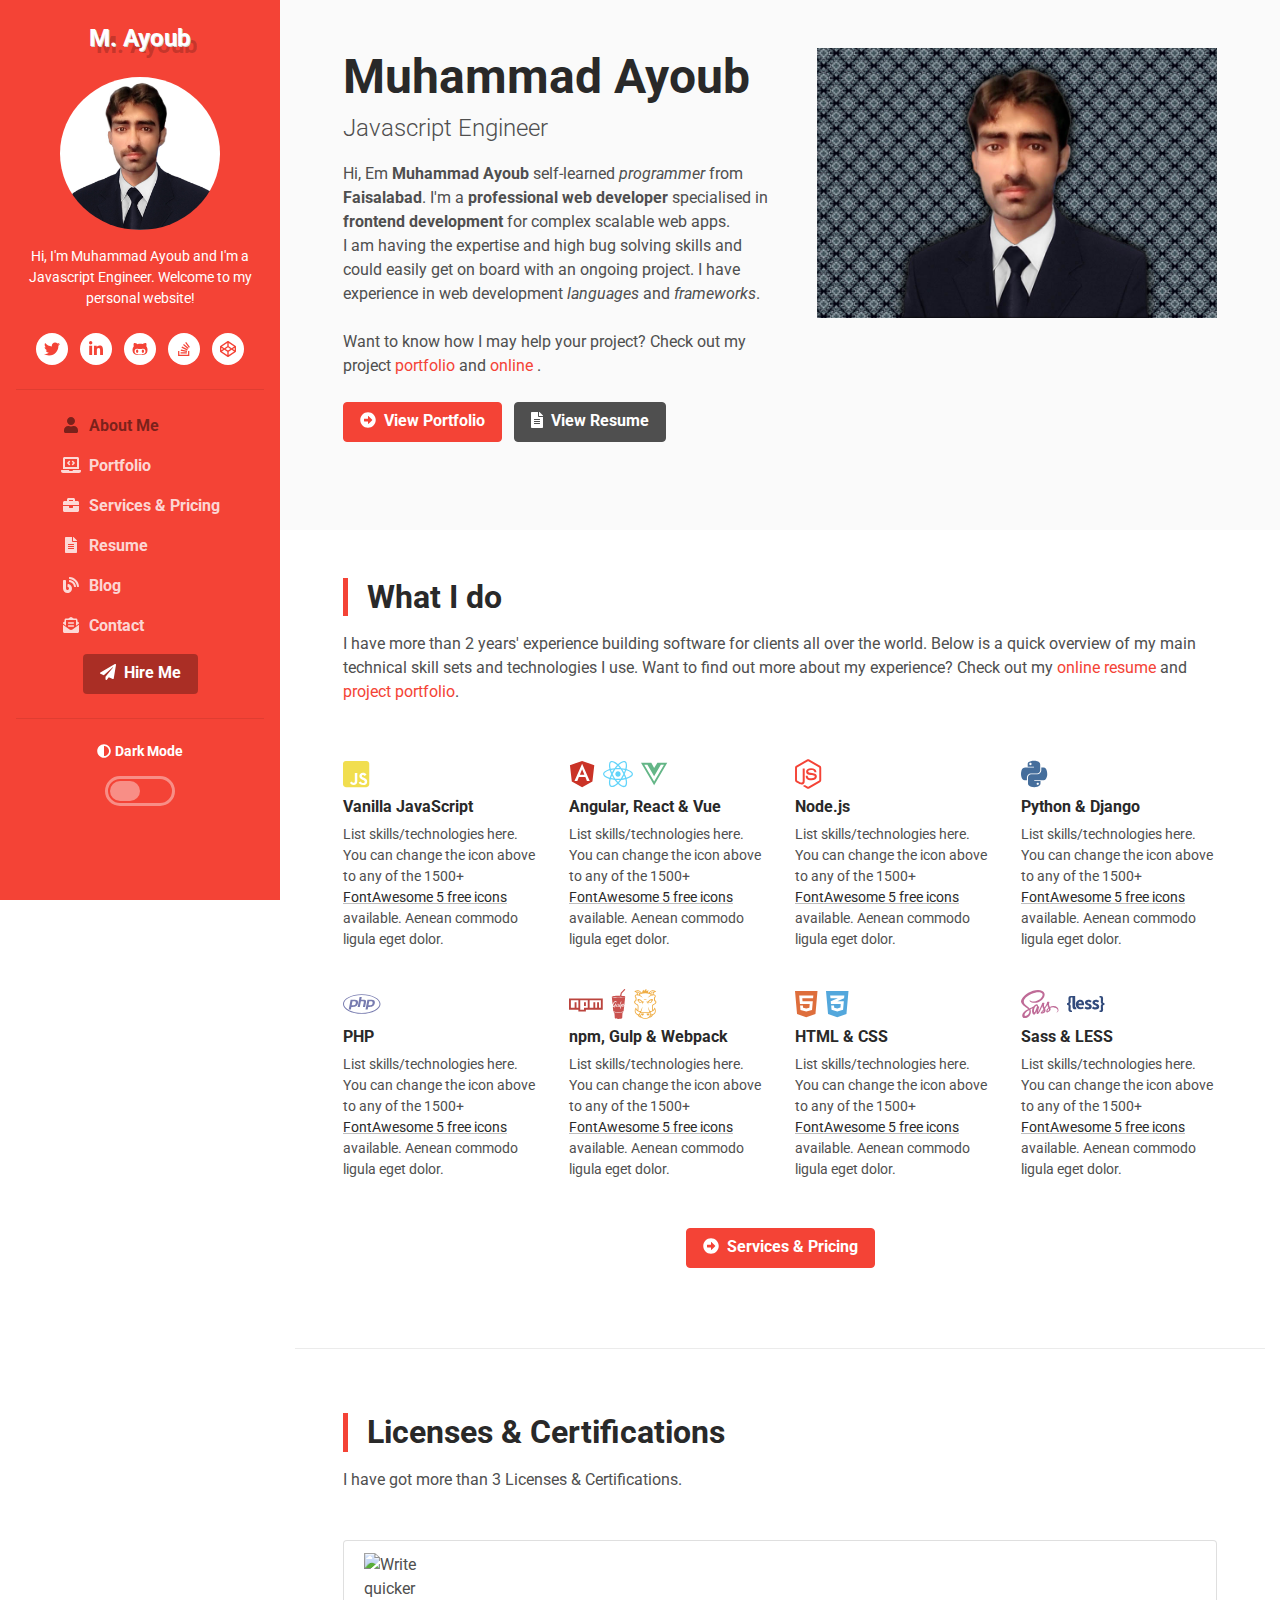
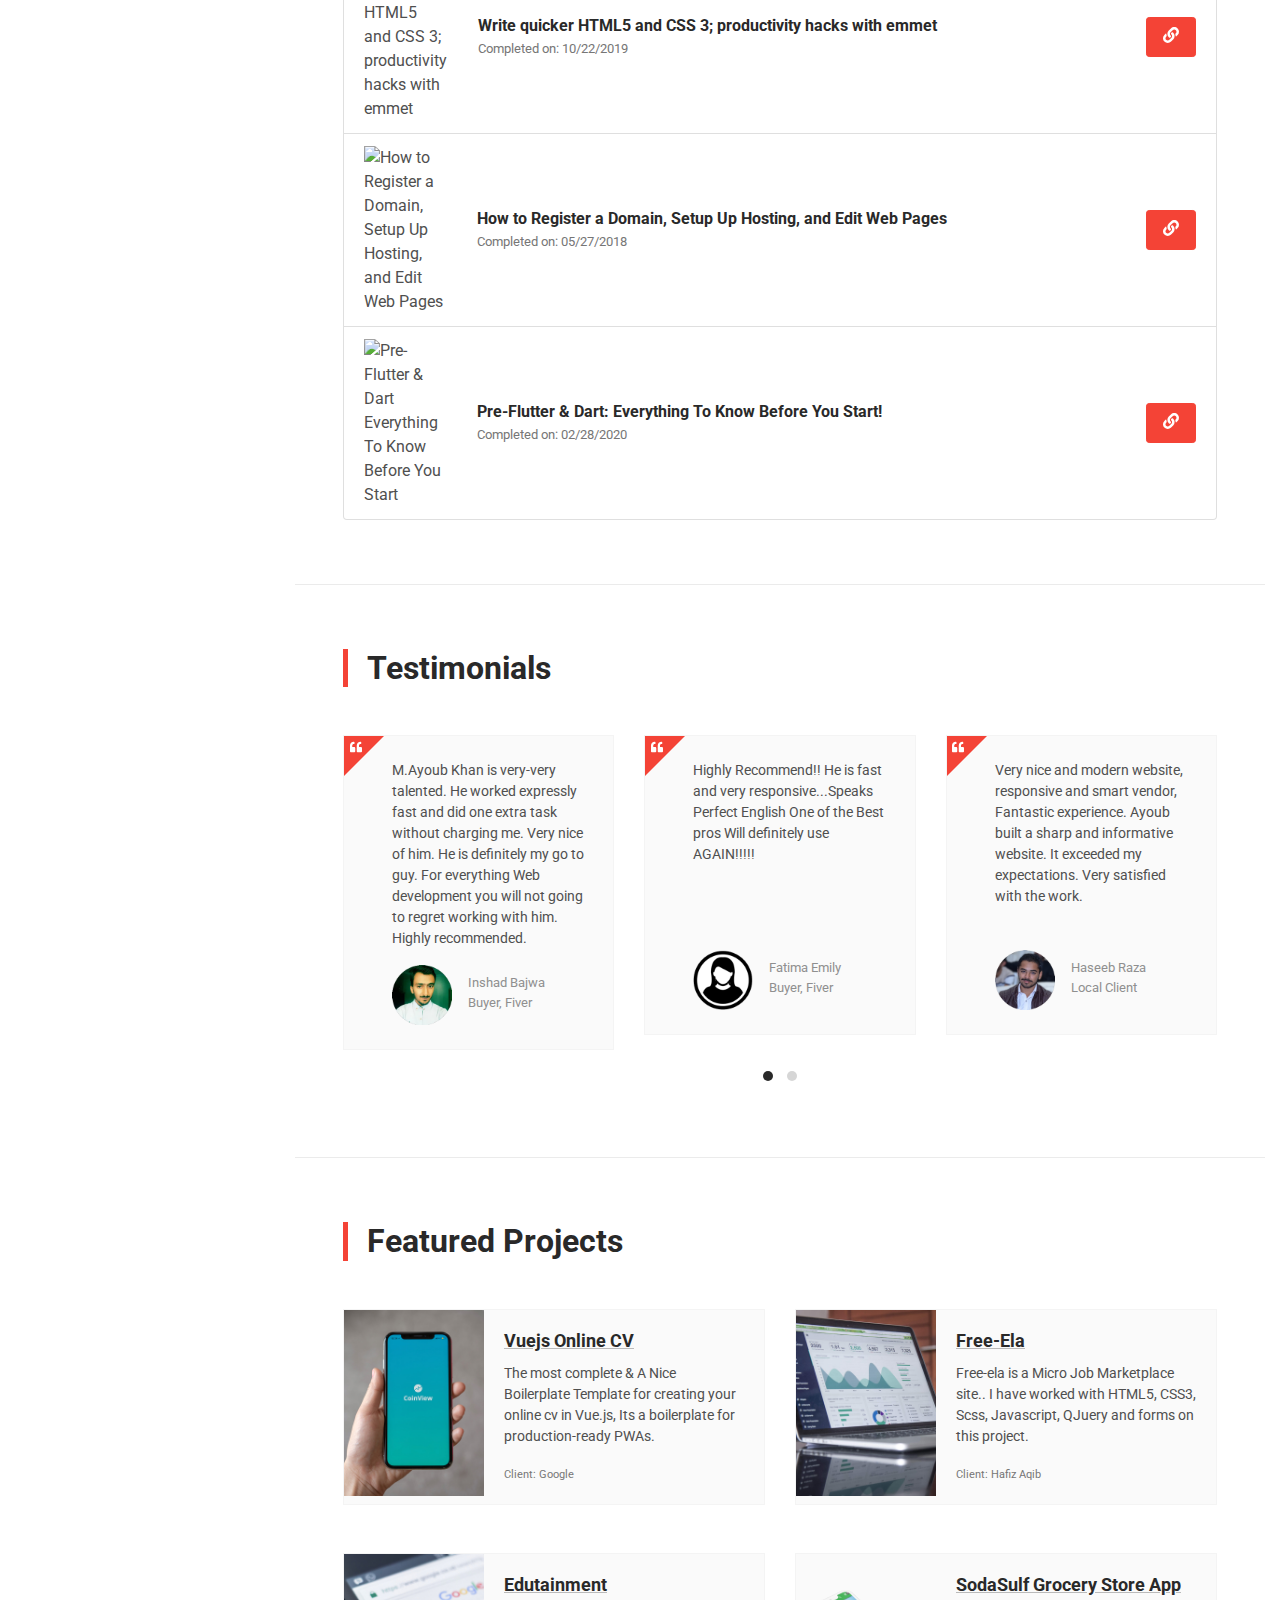
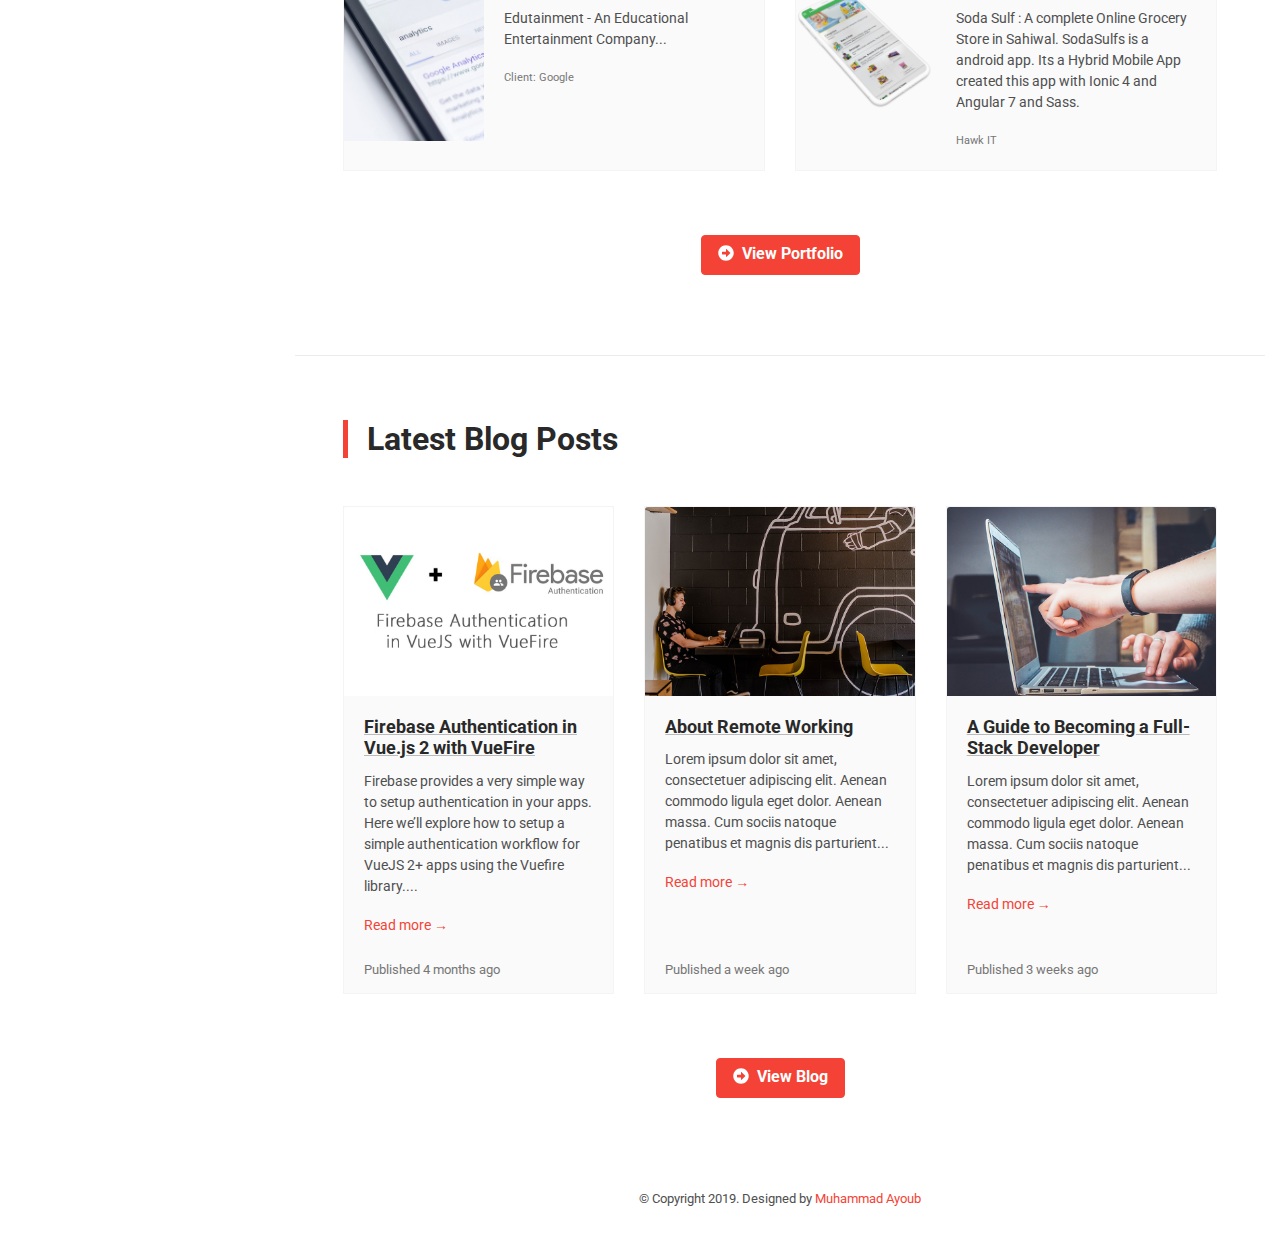
==== index.html @ 3b3ffae9 "updated" ====
<!DOCTYPE html>
<html lang="en">

	<head>
		<title>Muhammad Ayoub - Personal Portfolio</title>

		<!-- Meta -->
		<meta charset="utf-8">
		<meta http-equiv="X-UA-Compatible" content="IE=edge">
		<meta name="viewport" content="width=device-width, initial-scale=1.0">
		<meta name="description"
			content="Hi, Em Muhammad Ayoub self-learned programmer from Faisalabad. I'm a professional web developer specialised in frontend development for complex scalable web apps.">
		<meta name="author" content="Muhammad Ayoub Khan">
		<link rel="shortcut icon" href="./favicon.ico">

		<!-- Google Fonts -->
		<link href="https://fonts.googleapis.com/css?family=Roboto:300,400,500,700" rel="stylesheet">

		<!-- Owl Stylesheets -->
		<link rel="stylesheet" href="./assets/plugins/owlcarousel/owl.carousel.min.css">
		<!-- Theme CSS -->
		<link id="theme-style" rel="stylesheet" href="./assets/css/theme-8.css">
		<link rel="stylesheet" href="./assets/css/theme-new.css">

	</head>

	<body>

		<header class="header text-center">
			<div class="force-overflow">
				<h1 class="blog-name pt-lg-4 mb-0"><a href="index.html">M. Ayoub</a></h1>

				<nav class="navbar navbar-expand-lg navbar-dark">

					<button class="navbar-toggler" type="button" data-toggle="collapse" data-target="#navigation"
						aria-controls="navigation" aria-expanded="false" aria-label="Toggle navigation">
						<span class="navbar-toggler-icon"></span>
					</button>

					<div id="navigation" class="collapse navbar-collapse flex-column">
						<div class="profile-section pt-3 pt-lg-0">
							<img class="profile-image mb-3 rounded-circle mx-auto" src="./assets/images/profile.png" alt="image">

							<div class="bio mb-3">Hi, I'm Muhammad Ayoub and I'm a Javascript Engineer. Welcome to my personal
								website!</div>
							<!--//bio-->
							<ul class="social-list list-inline py-2 mx-auto">
								<li class="list-inline-item"><a target="_blank" href="https://twitter.com/AyoubKhan558"><i
											class="fab fa-twitter fa-fw"></i></a></li>
								<li class="list-inline-item"><a target="_blank" href="https://www.linkedin.com/in/ayoubkhan558/"><i
											class="fab fa-linkedin-in fa-fw"></i></a></li>
								<li class="list-inline-item"><a target="_blank" href="https://github.com/ayoubkhan558"><i
											class="fab fa-github-alt fa-fw"></i></a></li>
								<li class="list-inline-item"><a target="_blank" href="https://stackoverflow.com/users/9207553/mohammad-ayoub-khan
"><i class="fab fa-stack-overflow fa-fw"></i></a></li>
								<li class="list-inline-item"><a target="_blank" href="https://codepen.io/ayoubkhan558"><i
											class="fab fa-codepen fa-fw"></i></a></li>
							</ul>
							<!--//social-list-->
							<hr>
						</div>
						<!--//profile-section-->

						<ul class="navbar-nav flex-column text-left">
							<li class="nav-item active">
								<a class="nav-link" href="index.html"><i class="fas fa-user fa-fw mr-2"></i>About Me<span
										class="sr-only">(current)</span></a>
							</li>
							<li class="nav-item">
								<a class="nav-link" href="portfolio.html"><i class="fas fa-laptop-code fa-fw mr-2"></i>Portfolio</a>
							</li>
							<li class="nav-item">
								<a class="nav-link" href="services.html"><i class="fas fa-briefcase fa-fw mr-2"></i>Services &amp;
									Pricing</a>
							</li>
							<li class="nav-item">
								<a class="nav-link" href="resume.html"><i class="fas fa-file-alt fa-fw mr-2"></i>Resume</a>
							</li>
							<li class="nav-item">
								<a class="nav-link" href="blog-home.html"><i class="fas fa-blog fa-fw mr-2"></i>Blog</a>
							</li>
							<li class="nav-item">
								<a class="nav-link" href="contact.html"><i class="fas fa-envelope-open-text fa-fw mr-2"></i>Contact</a>
							</li>
						</ul>

						<div class="my-2">
							<a class="btn btn-primary" href="contact.html" target="_blank"><i class="fas fa-paper-plane mr-2"></i>Hire
								Me</a>
						</div>


						<div class="dark-mode-toggle text-center w-100">
							<hr class="mb-4">
							<h4 class="toggle-name mb-3 "><i class="fas fa-adjust mr-1"></i>Dark Mode</h4>

							<input class="toggle" id="darkmode" type="checkbox">
							<label class="toggle-btn mx-auto mb-0" for="darkmode"></label>

						</div>
						<!--//dark-mode-toggle-->

					</div>
				</nav>
			</div>
			<!--//force-overflow-->
		</header>

		<div class="main-wrapper">

			<section class="about-me-section p-3 p-lg-5 theme-bg-light">
				<div class="container">
					<div class="profile-teaser media flex-column flex-lg-row">

						<div class="media-body">
							<h2 class="name font-weight-bold mb-1">Muhammad Ayoub</h2>
							<div class="tagline mb-3">Javascript Engineer</div>
							<div class="bio mb-4">
								Hi, Em <strong>Muhammad Ayoub</strong> self-learned <i>programmer</i> from <strong>Faisalabad</strong>.
								I'm a
								<strong>professional web developer</strong> specialised in <strong>frontend development</strong> for
								complex scalable web apps. <br>
								I am having the expertise and high bug solving skills and could easily get on board with an ongoing
								project.

								I have experience in web development <i>languages</i> and <i>frameworks</i>.
								<br> <br> Want to know how I may help your project? Check out my project
								<a class="link-on-bg" href="projects.html">portfolio</a> and <a class="link-on-bg"
									href="resume.html">online
								</a>.
							</div>
							<!--//bio-->
							<div class="mb-4">
								<a class="btn btn-primary mr-2 mb-3" href="portfolio.html"><i
										class="fas fa-arrow-alt-circle-right mr-2"></i><span class="d-none d-md-inline">View</span>
									Portfolio</a>
								<a class="btn btn-secondary mb-3" href="resume.html"><i class="fas fa-file-alt mr-2"></i><span
										class="d-none d-md-inline">View</span> Resume</a>
							</div>
						</div>
						<!--//media-body-->
						<img class="profile-image mb-3 mb-lg-0 ml-lg-5 mr-md-0" src="./assets/images/profile-lg.jpg" alt="">
					</div>
				</div>
			</section>
			<!--//about-me-section-->

			<section class="overview-section p-3 p-lg-5">
				<div class="container">
					<h2 class="section-title font-weight-bold mb-3">What I do</h2>
					<div class="section-intro mb-5">I have more than 2 years' experience building software for clients all over
						the world. Below is a quick overview of my main technical skill sets and technologies I use. Want to find
						out more about my experience? Check out my <a href="resume.html">online resume</a> and <a
							href="portfolio.html">project portfolio</a>.</div>
					<div class="row">
						<div class="item col-6 col-lg-3">
							<div class="item-inner">
								<div class="item-icon"><i class="fab fa-js-square"></i></div>
								<h3 class="item-title">Vanilla JavaScript</h3>
								<div class="item-desc">List skills/technologies here. You can change the icon above to any of the 1500+
									<a class="theme-link" href="https://fontawesome.com/" target="_blank">FontAwesome 5 free icons</a>
									available. Aenean commodo ligula eget dolor.</div>
							</div>
							<!--//item-inner-->
						</div>
						<!--//item-->
						<div class="item col-6 col-lg-3">
							<div class="item-inner">
								<div class="item-icon"><i class="fab fa-angular mr-2"></i><i class="fab fa-react mr-2"></i><i
										class="fab fa-vuejs"></i></div>
								<h3 class="item-title">Angular, React &amp; Vue</h3>
								<div class="item-desc">List skills/technologies here. You can change the icon above to any of the 1500+
									<a class="theme-link" href="https://fontawesome.com/" target="_blank">FontAwesome 5 free icons</a>
									available. Aenean commodo ligula eget dolor. </div>
							</div>
							<!--//item-inner-->
						</div>
						<!--//item-->

						<div class="item col-6 col-lg-3">
							<div class="item-inner">
								<div class="item-icon"><i class="fab fa-node-js"></i></div>
								<h3 class="item-title">Node.js</h3>
								<div class="item-desc">List skills/technologies here. You can change the icon above to any of the 1500+
									<a class="theme-link" href="https://fontawesome.com/" target="_blank">FontAwesome 5 free icons</a>
									available. Aenean commodo ligula eget dolor. </div>
							</div>
							<!--//item-inner-->
						</div>
						<!--//item-->

						<div class="item col-6 col-lg-3">
							<div class="item-inner">
								<div class="item-icon"><i class="fab fa-python"></i></div>
								<h3 class="item-title">Python &amp; Django</h3>
								<div class="item-desc">List skills/technologies here. You can change the icon above to any of the 1500+
									<a class="theme-link" href="https://fontawesome.com/" target="_blank">FontAwesome 5 free icons</a>
									available. Aenean commodo ligula eget dolor. </div>
							</div>
							<!--//item-inner-->
						</div>
						<!--//item-->
						<div class="item col-6 col-lg-3">
							<div class="item-inner">
								<div class="item-icon"><i class="fab fa-php"></i></div>
								<h3 class="item-title">PHP</h3>
								<div class="item-desc">List skills/technologies here. You can change the icon above to any of the 1500+
									<a class="theme-link" href="https://fontawesome.com/" target="_blank">FontAwesome 5 free icons</a>
									available. Aenean commodo ligula eget dolor. </div>
							</div>
							<!--//item-inner-->
						</div>
						<!--//item-->
						<div class="item col-6 col-lg-3">
							<div class="item-inner">
								<div class="item-icon"><i class="fab fa-npm mr-2"></i><i class="fab fa-gulp mr-2"></i><i
										class="fab fa-grunt"></i></div>
								<h3 class="item-title">npm, Gulp &amp; Webpack</h3>
								<div class="item-desc">List skills/technologies here. You can change the icon above to any of the 1500+
									<a class="theme-link" href="https://fontawesome.com/" target="_blank">FontAwesome 5 free icons</a>
									available. Aenean commodo ligula eget dolor. </div>
							</div>
							<!--//item-inner-->
						</div>
						<!--//item-->
						<div class="item col-6 col-lg-3">
							<div class="item-inner">
								<div class="item-icon"><i class="fab fa-html5 mr-2"></i><i class="fab fa-css3-alt"></i></div>
								<h3 class="item-title">HTML &amp; CSS</h3>
								<div class="item-desc">List skills/technologies here. You can change the icon above to any of the 1500+
									<a class="theme-link" href="https://fontawesome.com/" target="_blank">FontAwesome 5 free icons</a>
									available. Aenean commodo ligula eget dolor. </div>
							</div>
							<!--//item-inner-->
						</div>
						<!--//item-->
						<div class="item col-6 col-lg-3">
							<div class="item-inner">
								<div class="item-icon"><i class="fab fa-sass mr-2"></i><i class="fab fa-less"></i></div>
								<h3 class="item-title">Sass &amp; LESS</h3>
								<div class="item-desc">List skills/technologies here. You can change the icon above to any of the 1500+
									<a class="theme-link" href="https://fontawesome.com/" target="_blank">FontAwesome 5 free icons</a>
									available. Aenean commodo ligula eget dolor. </div>
							</div>
							<!--//item-inner-->
						</div>
						<!--//item-->
					</div>
					<!--//row-->
					<div class="text-center py-3"><a href="services.html" class="btn btn-primary"><i
								class="fas fa-arrow-alt-circle-right mr-2"></i>Services &amp; Pricing

						</a></div>

				</div>
				<!--//container-->
			</section>

			<div class="container">
				<hr>
			</div>

			<section class="overview-section p-3 p-lg-5">
				<div class="container">
					<h2 class="section-title font-weight-bold mb-3">Licenses & Certifications</h2>
					<div class="section-intro mb-5">I have got more than 3 Licenses & Certifications.</div>
					<div class="row">
						<div class="col-12 col-lg-12">
							<div class="list-group">
								<div class="list list-group-item">
									<div class="img-wrapper"><img src="assets/images/courses_cert/img1-min.jpg" width="80"
											class="mr-3 img-fluid" alt="Write quicker HTML5 and CSS 3; productivity hacks with emmet"></div>
									<div class="content">
										<h6 class="mb-1">Write quicker HTML5 and CSS 3; productivity hacks with emmet</h6>
										<div class="d-flex justify-content-between">
											<small class="text-muted">Completed on: 10/22/2019</small>
											<!-- <small class="text-muted">Expires on: No expiry</small> -->
										</div>
									</div>
									<a href="" class="link btn btn-primary btn-sm"><span class="fa fa-link"></span></a>
								</div>
								<div class="list list-group-item">
									<div class="img-wrapper"><img src="assets/images/courses_cert/img2-min.jpg" width="80"
											class="mr-3 img-fluid" alt="How to Register a Domain, Setup Up Hosting, and Edit Web Pages ">
									</div>
									<div class="content">
										<h6 class="mb-1">How to Register a Domain, Setup Up Hosting, and Edit Web Pages </h6>
										<div class="d-flex justify-content-between">
											<small class="text-muted">Completed on: 05/27/2018</small>
											<!-- <small class="text-muted">Expires on: No expiry</small> -->
										</div>
									</div>
									<a href="http://ude.my/UC-JXXS3YBV" class="link btn btn-primary btn-sm"><span
											class="fa fa-link"></span></a>
								</div>
								<div class="list list-group-item">
									<div class="img-wrapper"><img src="assets/images/courses_cert/img3-min.jpg" width="80"
											class="mr-3 img-fluid" alt="Pre-Flutter & Dart Everything To Know Before You Start"></div>
									<div class="content">
										<h6 class="mb-1">Pre-Flutter & Dart: Everything To Know Before You Start!</h6>
										<div class="d-flex justify-content-between">
											<small class="text-muted">Completed on: 02/28/2020</small>
											<!-- <small class="text-muted">Expires on: No expiry</small> -->
										</div>
									</div>
									<a href="" class="link btn btn-primary btn-sm"><span class="fa fa-link"></span></a>
								</div>
							</div>
							<!--//item-inner-->
						</div>
					</div>
					<!--//row-->
				</div>
				<!--//container-->
			</section>

			<div class="container">
				<hr>
			</div>

			<section class="testimonials-section p-3 p-lg-5">
				<div class="container">
					<h2 class="section-title font-weight-bold mb-5">Testimonials</h2>
					<div class="testimonial-carousel owl-carousel owl-theme">

						<div class="item">
							<div class="quote-holder">
								<blockquote class="quote-content">
									M.Ayoub Khan is very-very talented. He worked expressly fast and
									did one extra task without charging me. Very nice of him. He
									is definitely my go to guy. For everything Web development you
									will not going to regret working with him. Highly recommended.
								</blockquote>
								<i class="fas fa-quote-left"></i>
							</div>
							<!--//quote-holder-->
							<div class="source-holder">
								<div class="source-profile">
									<img src="./assets/images/clients/profile-1.png" alt="image" />
								</div>
								<div class="meta">
									<div class="name">Inshad Bajwa</div>
									<div class="info">Buyer, Fiver</div>
								</div>
							</div>
						</div>

						<div class="item">
							<div class="quote-holder">
								<blockquote class="quote-content">
									Highly Recommend!! He is fast and very responsive...Speaks
									Perfect English One of the Best pros Will definitely use
									AGAIN!!!!!
								</blockquote>
								<i class="fas fa-quote-left"></i>
							</div>
							<!--//quote-holder-->
							<div class="source-holder">
								<div class="source-profile">
									<img src="./assets/images/clients/profile-2.png" alt="image" />
								</div>
								<div class="meta">
									<div class="name">Fatima Emily</div>
									<div class="info">Buyer, Fiver</div>
								</div>
							</div>
						</div>

						<div class="item">
							<div class="quote-holder">
								<blockquote class="quote-content">
									Very nice and modern website, responsive and smart vendor,
									Fantastic experience. Ayoub built a sharp and informative website.
									It exceeded my expectations.
									Very satisfied with the work.
								</blockquote>
								<i class="fas fa-quote-left"></i>
							</div>
							<!--//quote-holder-->
							<div class="source-holder">
								<div class="source-profile">
									<img src="./assets/images/clients/profile-6.png" alt="image" />
								</div>
								<div class="meta">
									<div class="name">Haseeb Raza</div>
									<div class="info">Local Client</div>
								</div>
							</div>
						</div>

						<div class="item">
							<div class="quote-holder">
								<blockquote class="quote-content">
									fast responsive, deliver on time.
								</blockquote>
								<i class="fas fa-quote-left"></i>
							</div>
							<!--//quote-holder-->
							<div class="source-holder">
								<div class="source-profile">
									<img src="./assets/images/clients/profile-3.png" alt="image" />
								</div>
								<div class="meta">
									<div class="name">idan_ash</div>
									<div class="info">Buyer, Fiver</div>
								</div>
							</div>
						</div>

					</div>
					<!--//testimonial-carousel-->
				</div>
				<!--//container-->
			</section>
			<!--//testimonials-section-->

			<div class="container">
				<hr>
			</div>

			<section class="featured-section p-3 p-lg-5">
				<div class="container">
					<h2 class="section-title font-weight-bold mb-5">Featured Projects</h2>
					<div class="row">
						<div class="col-md-6 mb-5">
							<div class="card project-card">
								<div class="row no-gutters">
									<div class="col-lg-4 card-img-holder">
										<img src="./assets/images/project/project-1.jpg" class="card-img" alt="image">
									</div>
									<div class="col-lg-8">
										<div class="card-body">
											<h5 class="card-title"><a href="project.html" class="theme-link"> Vuejs Online CV</a>
											</h5>
											<p class="card-text">The most complete & A Nice Boilerplate Template for creating your online cv
												in Vue.js, Its a boilerplate for production-ready PWAs.</p>
											<p class="card-text"><small class="text-muted">Client: Google</small></p>
										</div>
									</div>
								</div>
								<div class="link-mask">
									<a class="link-mask-link" href="project.html"></a>
									<div class="link-mask-text">
										<a target="_blank" class="btn btn-secondary"
											href="https://ayoubkhan-projects.github.io/hms-vuejs-online-cv-resume">
											<i class="fas fa-eye mr-2"></i>View Live
										</a>
										<a target="_blank" class="btn btn-primary" href="project.html">
											<i class="fas fa-info-circle mr-2"></i> Detail
										</a>
									</div>
								</div>
								<!--//link-mask-->
							</div>
							<!--//card-->
						</div>
						<!--//col-->
						<div class="col-md-6 mb-5">
							<div class="card project-card">
								<div class="row no-gutters">
									<div class="col-lg-4 card-img-holder">
										<img src="./assets/images/project/project-2.jpg" class="card-img" alt="image">
									</div>
									<div class="col-lg-8">
										<div class="card-body">
											<h5 class="card-title"><a href="project.html" class="theme-link">Free-Ela</a></h5>
											<p class="card-text">Free-ela is a Micro Job Marketplace site..
												I have worked with HTML5, CSS3, Scss, Javascript, QJuery and forms on this project.</p>
											<p class="card-text"><small class="text-muted">Client: Hafiz Aqib</small></p>
										</div>
									</div>
								</div>
								<div class="link-mask">
									<a class="link-mask-link" href="project.html"></a>
									<div class="link-mask-text">
										<a target="_blank" class="btn btn-secondary" href="https://free-ela.netlify.com/">
											<i class="fas fa-eye mr-2"></i> Live
										</a>
										<a target="_blank" class="btn btn-primary" href="project.html">
											<i class="fas fa-info-circle mr-2"></i> Detail
										</a>
									</div>
								</div>
								<!--//link-mask-->
							</div>
							<!--//card-->
						</div>
						<!--//col-->
						<div class="col-md-6 mb-5">
							<div class="card project-card">
								<div class="row no-gutters">
									<div class="col-lg-4 card-img-holder">
										<img src="./assets/images/project/project-3.jpg" class="card-img" alt="image">
									</div>
									<div class="col-lg-8">
										<div class="card-body">
											<h5 class="card-title"><a href="project.html" class="theme-link">Edutainment</a></h5>
											<p class="card-text">Edutainment - An Educational Entertainment Company... </p>
											<p class="card-text"><small class="text-muted">Client: Google</small></p>
										</div>
									</div>
								</div>
								<div class="link-mask">
									<a class="link-mask-link" href="project.html"></a>
									<div class="link-mask-text">
										<a target="_blank" class="btn btn-secondary" href="http://edutainment.com.pk/">
											<i class="fas fa-eye mr-2"></i> Live
										</a>
										<a target="_blank" class="btn btn-primary" href="project.html">
											<i class="fas fa-info-circle mr-2"></i> Detail
										</a>
									</div>
								</div>
								<!--//link-mask-->
							</div>
							<!--//card-->
						</div>
						<!--//col-->
						<div class="col-md-6 mb-5">
							<div class="card project-card">
								<div class="row no-gutters">
									<div class="col-lg-4 card-img-holder">
										<img src="./assets/images/project/project-8.png" class="card-img" alt="image">
									</div>
									<div class="col-lg-8">
										<div class="card-body">
											<h5 class="card-title"><a href="project.html" class="theme-link">SodaSulf Grocery Store App</a>
											</h5>
											<p class="card-text">Soda Sulf : A complete Online Grocery Store in Sahiwal.
												SodaSulfs is a android app. Its a Hybrid Mobile App created this app with Ionic 4 and Angular 7
												and Sass.</p>
											<p class="card-text"><small class="text-muted">Hawk IT</small></p>
										</div>
									</div>
								</div>
								<div class="link-mask">
									<a class="link-mask-link" href="project.html"></a>
									<div class="link-mask-text">
										<!-- <a target="_blank" class="btn btn-secondary" href="http://edutainment.com.pk/">
											<i class="fas fa-eye mr-2"></i> Live
										</a> -->
										<!-- <a target="_blank" class="btn btn-primary" href="project.html">
											<i class="fas fa-info-circle mr-2"></i> Detail
										</a> -->
									</div>
								</div>
								<!--//link-mask-->
							</div>
							<!--//card-->
						</div>
						<!--//col-->
					</div>
					<!--//row-->
					<div class="text-center py-3"><a href="portfolio.html" class="btn btn-primary"><i
								class="fas fa-arrow-alt-circle-right mr-2"></i>View Portfolio</a></div>

				</div>
				<!--//container-->
			</section>
			<!--//featured-section-->

			<div class="container">
				<hr>
			</div>

			<section class="latest-blog-section p-3 p-lg-5">
				<div class="container">
					<h2 class="section-title font-weight-bold mb-5">Latest Blog Posts</h2>
					<div class="row">
						<div class="col-md-4 mb-5">
							<div class="card blog-post-card">
								<img class="card-img-top" src="./assets/images/blog/blog-post-thumb-card-1.jpg" alt="image">
								<div class="card-body">
									<h5 class="card-title"><a class="theme-link" target="_blank"
											href="https://medium.com/@ayoubkhan558/firebase-authentication-in-vue-js-2-with-vuefire-d316efbeddaa">Firebase
											Authentication in Vue.js 2 with VueFire</a>
									</h5>
									<p class="card-text">Firebase provides a very simple way to setup authentication in your apps.
										Here we’ll explore how to setup a simple authentication workflow for VueJS 2+ apps using the Vuefire
										library....</p>
									<p class="mb-0"><a class="more-link" target="_blank"
											href="https://medium.com/@ayoubkhan558/firebase-authentication-in-vue-js-2-with-vuefire-d316efbeddaa">Read
											more &rarr;</a></p>

								</div>
								<div class="card-footer">
									<small class="text-muted">Published 4 months ago</small>
								</div>
							</div>
							<!--//card-->
						</div>
						<!--//col-->
						<div class="col-md-4 mb-5">
							<div class="card blog-post-card">
								<img class="card-img-top" src="./assets/images/blog/blog-post-thumb-card-2.jpg" alt="image">
								<div class="card-body">
									<h5 class="card-title"><a class="theme-link" href="blog-post.html">About Remote Working</a></h5>
									<p class="card-text">Lorem ipsum dolor sit amet, consectetuer adipiscing elit. Aenean commodo ligula
										eget dolor. Aenean massa. Cum sociis natoque penatibus et magnis dis parturient...</p>
									<p class="mb-0"><a class="more-link" href="blog-post.html">Read more &rarr;</a></p>
								</div>
								<div class="card-footer">
									<small class="text-muted">Published a week ago</small>

								</div>
							</div>
							<!--//card-->
						</div>
						<!--//col-->
						<div class="col-md-4 mb-5">
							<div class="card blog-post-card">
								<img class="card-img-top" src="./assets/images/blog/blog-post-thumb-card-3.jpg" alt="image">
								<div class="card-body">
									<h5 class="card-title"><a class="theme-link" href="blog-post.html">A Guide to Becoming a Full-Stack
											Developer</a></h5>
									<p class="card-text">Lorem ipsum dolor sit amet, consectetuer adipiscing elit. Aenean commodo ligula
										eget dolor. Aenean massa. Cum sociis natoque penatibus et magnis dis parturient...</p>
									<p class="mb-0"><a class="more-link" href="blog-post.html">Read more &rarr;</a></p>
								</div>
								<div class="card-footer">
									<small class="text-muted">Published 3 weeks ago</small>
								</div>
							</div>
							<!--//card-->
						</div>
						<!--//col-->
					</div>
					<!--//row-->
					<div class="text-center py-3"><a href="blog-home.html" class="btn btn-primary"><i
								class="fas fa-arrow-alt-circle-right mr-2"></i>View Blog</a></div>
				</div>
				<!--//container-->

			</section>
			<!--//latest-blog-section-->

			<footer class="footer text-center py-4">
				<small class="copyright">&copy; Copyright 2019. Designed by <a
						href="https://stackoverflow.com/users/9207553/mohammad-ayoub-khan">Muhammad Ayoub</a> </small>
			</footer>

		</div>
		<!--//main-wrapper-->


		<!-- Javascript -->
		<script defer src="./assets/fontawesome/js/all.js"></script>
		<script src="./assets/plugins/jquery-3.4.1.min.js"></script>
		<script src="./assets/plugins/bootstrap/bootstrap.bundle.min.js"></script>
		<script src="./assets/plugins/owlcarousel/owl.carousel.min.js"></script>
		<script src="./assets/js/testimonials.js"></script> <!-- Dark Mode -->
		<script src="./assets/plugins/js-cookie.min.js"></script>
		<script src="./assets/js/dark-mode.js"></script>

	</body>

</html>
---- assets/css/theme-new.css ----
.list.list-group-item{display:-webkit-box;display:-ms-flexbox;display:flex;-ms-flex-pack:distribute;justify-content:space-around;-webkit-box-align:center;-ms-flex-align:center;align-items:center}.list.list-group-item .img-wrapper{width:15%;margin-right:15px}@media (max-width:575.98px){.list.list-group-item .img-wrapper{width:25%}}@media (min-width:576px) and (max-width:767.98px){.list.list-group-item .img-wrapper{width:25%}}@media (min-width:768px) and (max-width:991.98px){.list.list-group-item .img-wrapper{width:22%}}@media (min-width:992px) and (max-width:1199.98px){.list.list-group-item .img-wrapper{width:20%}}.list.list-group-item .content{width:100%}@media (max-width:575.98px){.list.list-group-item .content h6{font-size:12px}}@media (min-width:576px) and (max-width:767.98px){.list.list-group-item .content h6{font-size:13px}}@media (min-width:768px) and (max-width:991.98px){.list.list-group-item .content h6{font-size:14px}}@media (min-width:992px) and (max-width:1199.98px){.list.list-group-item .content h6{font-size:14px}}@media (max-width:575.98px){.list.list-group-item .content small{font-size:11px}}@media (min-width:576px) and (max-width:767.98px){.list.list-group-item .content small{font-size:12px}}.list.list-group-item .link{margin-left:15px}.cert-section .resume-cert-list li.item{font-size:0.875rem}.cert-section .resume-cert-list li.item .item-title{opacity:0.7;display:block;font-size:0.875rem;overflow:hidden;overflow-wrap:normal;white-space:nowrap;overflow:hidden;-o-text-overflow:ellipsis;text-overflow:ellipsis}.cert-section .resume-cert-list li.item .source{color:red}.profile-section:hover .profile-image{background:red}.header .blog-name a{-webkit-transition:all 0.3s ease-in-out;-o-transition:all 0.3s ease-in-out;transition:all 0.3s ease-in-out;text-shadow:1px 1px 0px #d5d5d5,7px 7px 0px rgba(0,0,0,0.2)}.header .blog-name a:hover{-webkit-transition:all 0.3s ease-in-out;-o-transition:all 0.3s ease-in-out;transition:all 0.3s ease-in-out;text-shadow:1px 1px 0px #d5d5d5,7px 7px 0px rgba(0,0,0,0.2);-webkit-animation:color-change 1s linear infinite;animation:color-change 1s linear infinite}a:hover{-webkit-animation:color-change 1s linear infinite;animation:color-change 1s linear infinite}.testimonial-carousel .item{min-height:300px;display:-webkit-box;display:-ms-flexbox;display:flex;-webkit-box-orient:vertical;-webkit-box-direction:normal;-ms-flex-direction:column;flex-direction:column;-webkit-box-pack:justify;-ms-flex-pack:justify;justify-content:space-between}.testimonial-carousel blockquote{font-size:14px}form textarea{min-height:100px}.dark-mode .list-group-item{background:#151e29}
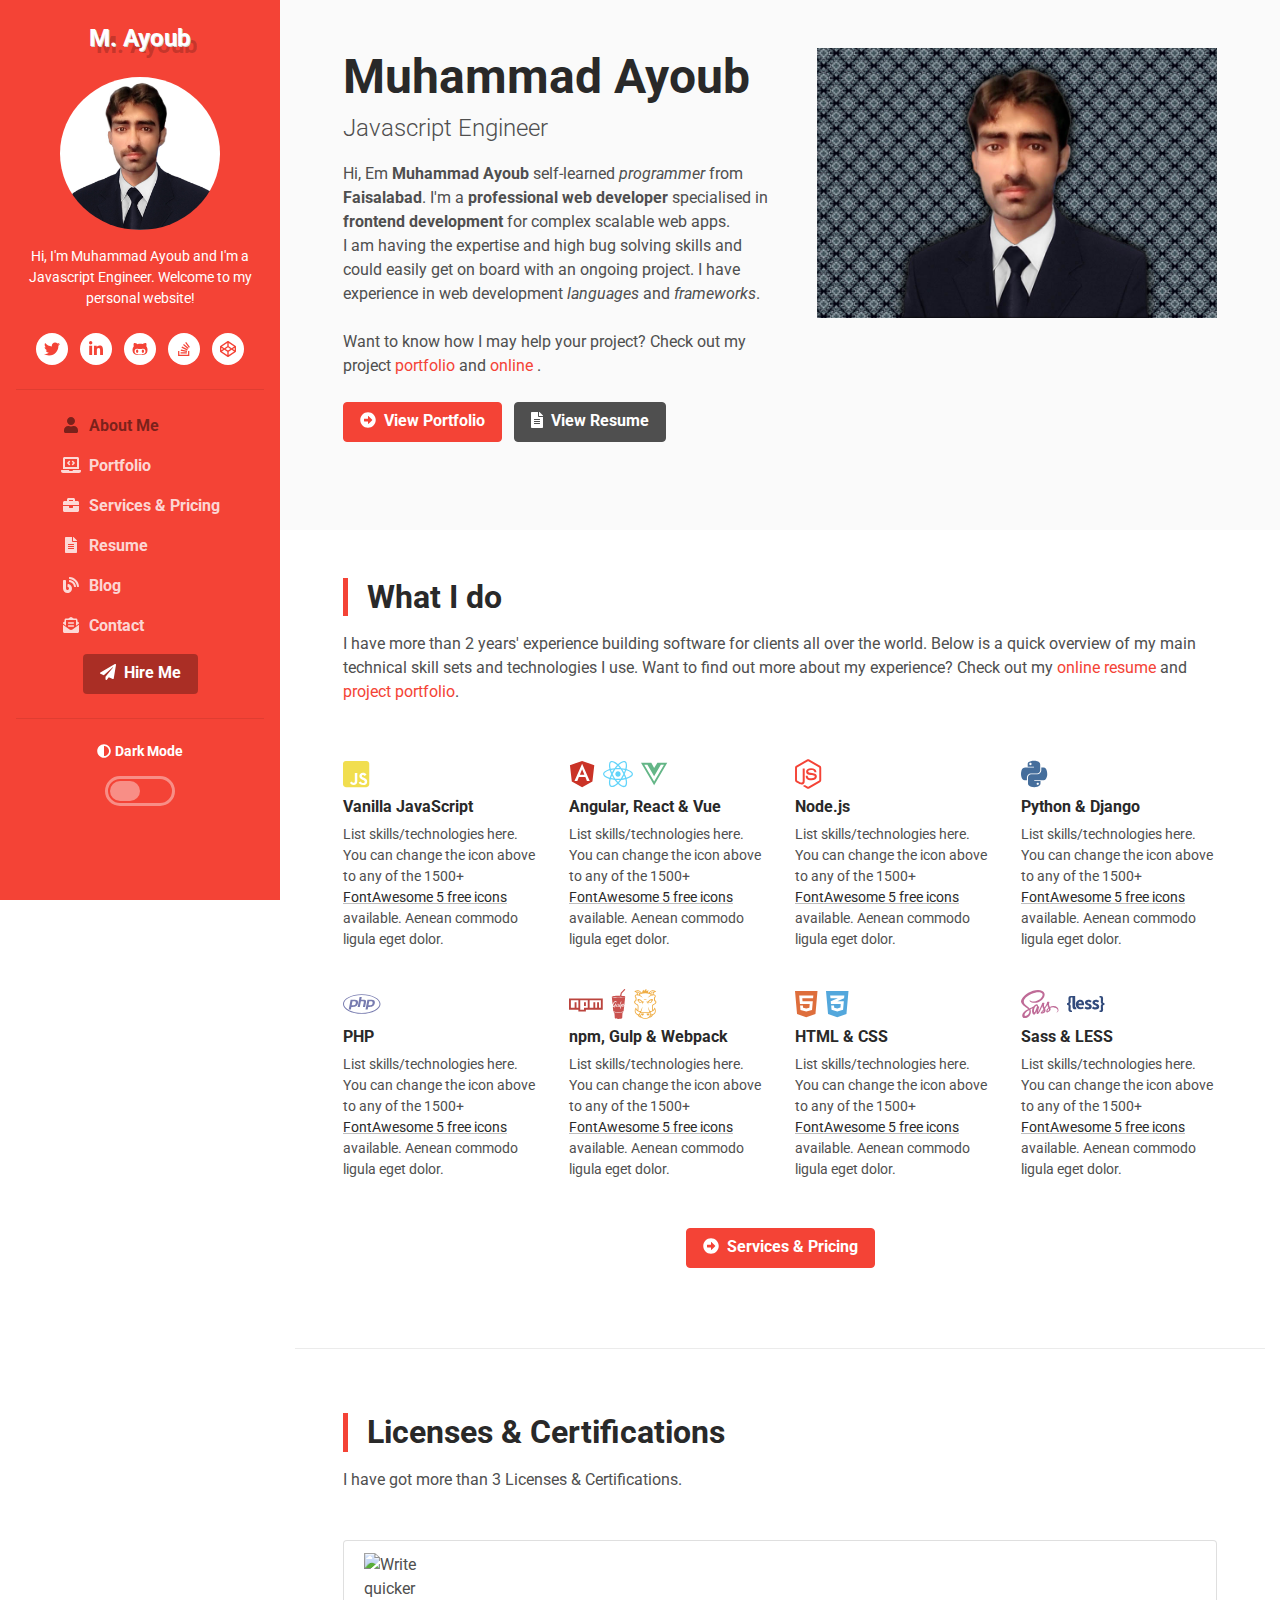
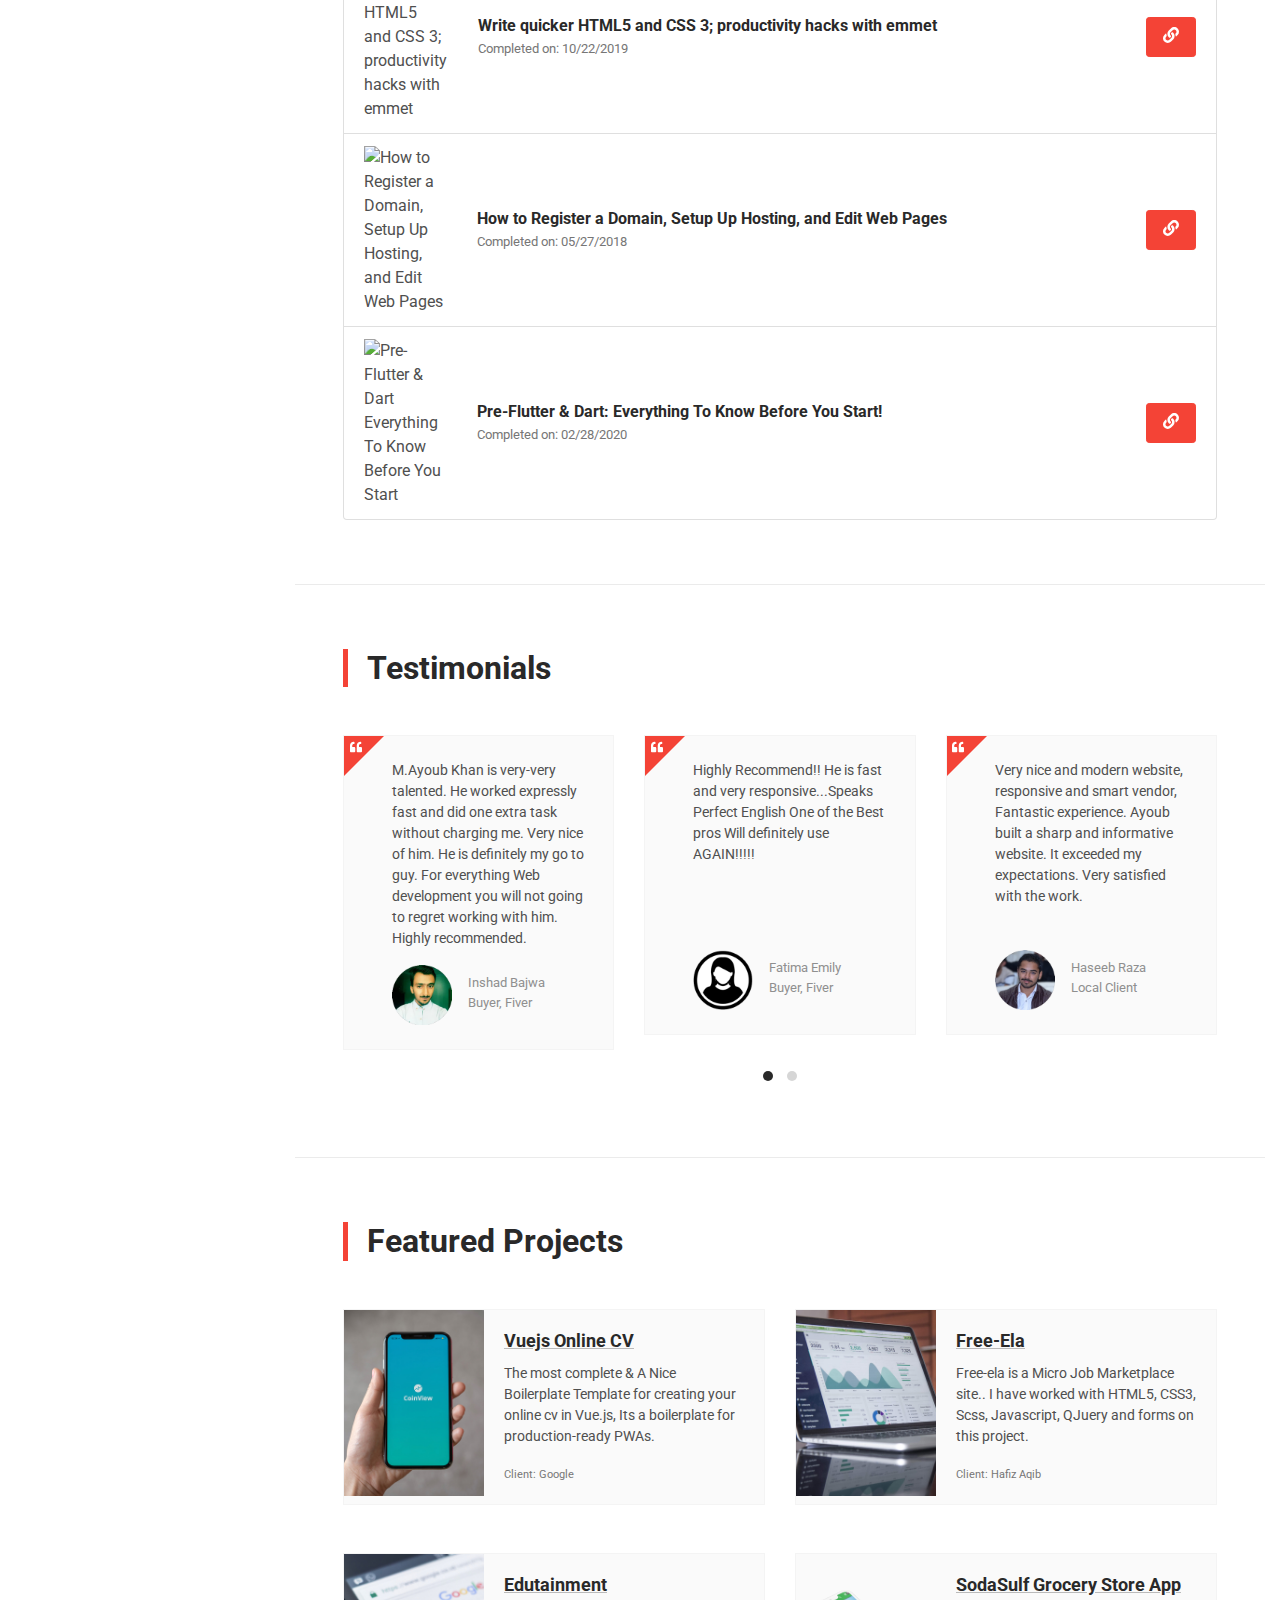
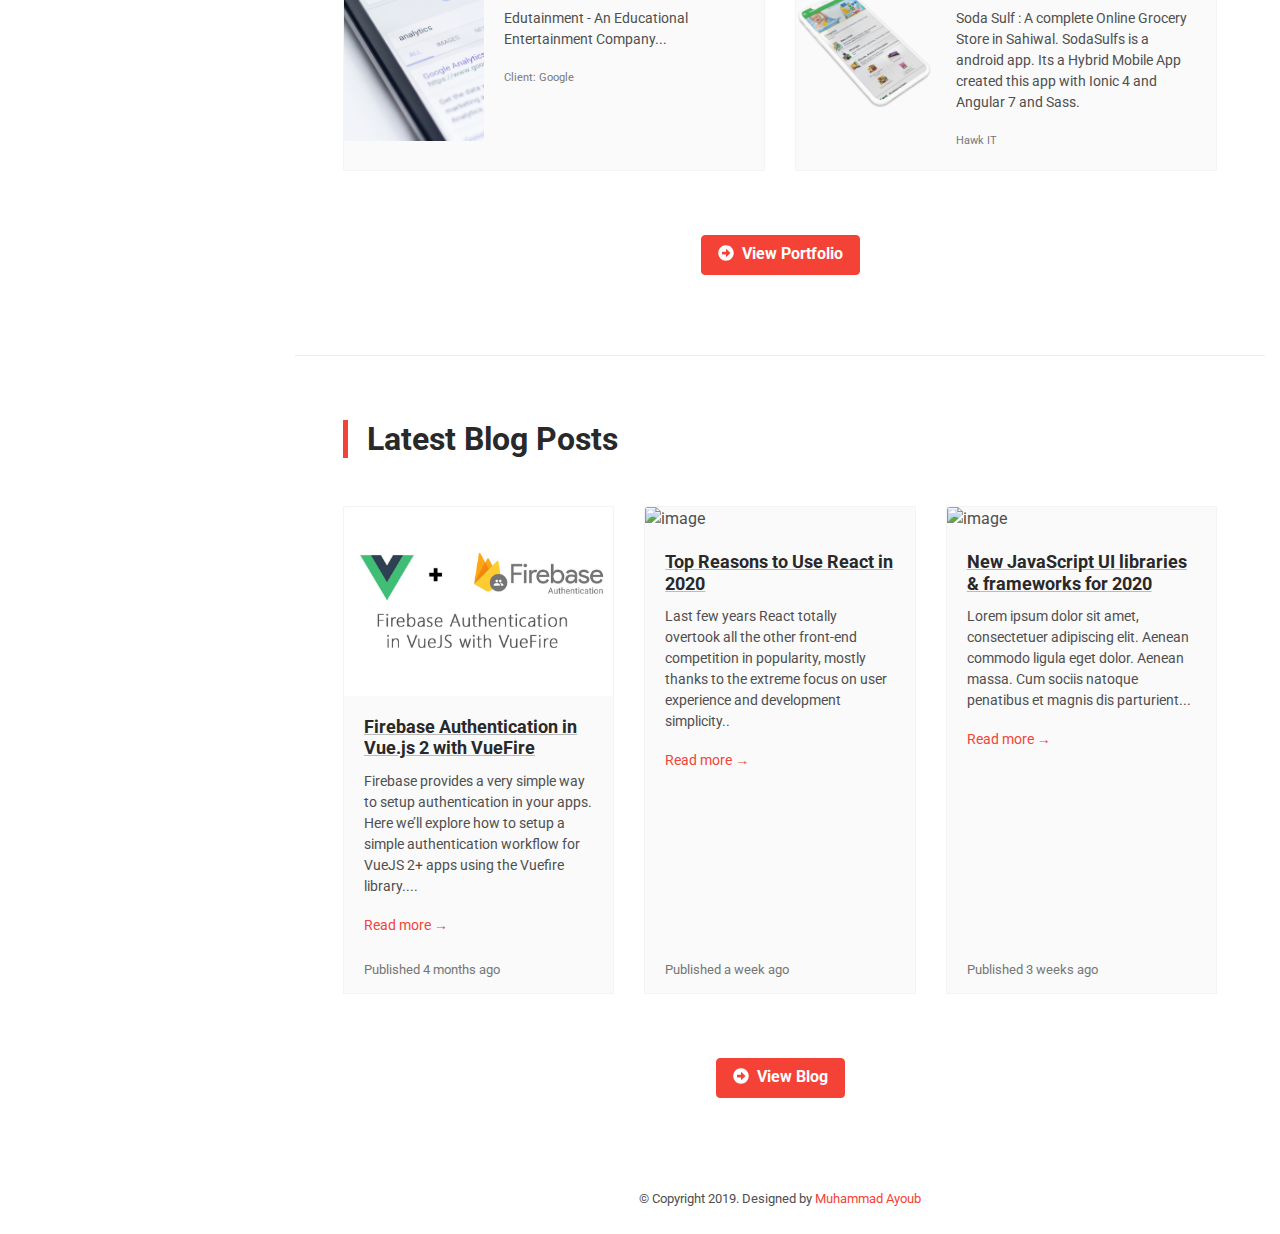
==== commit 9dc961c5: "updated" ====
--- a/index.html
+++ b/index.html
@@ -24,7 +24,8 @@
 
 	</head>
 
-	<body>
+		<body>
+		
 
 		<header class="header text-center">
 			<div class="force-overflow">
@@ -592,12 +593,11 @@
 						<!--//col-->
 						<div class="col-md-4 mb-5">
 							<div class="card blog-post-card">
-								<img class="card-img-top" src="./assets/images/blog/blog-post-thumb-card-2.jpg" alt="image">
+								<img class="card-img-top" src="https://i.stack.imgur.com/Z6YUF.jpg" alt="image">
 								<div class="card-body">
-									<h5 class="card-title"><a class="theme-link" href="blog-post.html">About Remote Working</a></h5>
-									<p class="card-text">Lorem ipsum dolor sit amet, consectetuer adipiscing elit. Aenean commodo ligula
-										eget dolor. Aenean massa. Cum sociis natoque penatibus et magnis dis parturient...</p>
-									<p class="mb-0"><a class="more-link" href="blog-post.html">Read more &rarr;</a></p>
+									<h5 class="card-title"><a class="theme-link" target="_blank" href="https://topmosthings.com/top-reason-to-use-react-in-2020/">Top Reasons to Use React in 2020</a></h5>
+									<p class="card-text">Last few years React totally overtook all the other front-end competition in popularity, mostly thanks to the extreme focus on user experience and development simplicity..</p>
+									<p class="mb-0"><a class="more-link" target="_blank" href="https://topmosthings.com/top-reason-to-use-react-in-2020/">Read more &rarr;</a></p>
 								</div>
 								<div class="card-footer">
 									<small class="text-muted">Published a week ago</small>
@@ -609,13 +609,12 @@
 						<!--//col-->
 						<div class="col-md-4 mb-5">
 							<div class="card blog-post-card">
-								<img class="card-img-top" src="./assets/images/blog/blog-post-thumb-card-3.jpg" alt="image">
+								<img class="card-img-top" src="https://i.stack.imgur.com/bk67f.png" alt="image">
 								<div class="card-body">
-									<h5 class="card-title"><a class="theme-link" href="blog-post.html">A Guide to Becoming a Full-Stack
-											Developer</a></h5>
+									<h5 class="card-title"><a class="theme-link" target="_blank"href="https://topmosthings.com/new-javascript-ui-libraries-frameworks-for-2020/">New JavaScript UI libraries & frameworks for 2020</a></h5>
 									<p class="card-text">Lorem ipsum dolor sit amet, consectetuer adipiscing elit. Aenean commodo ligula
 										eget dolor. Aenean massa. Cum sociis natoque penatibus et magnis dis parturient...</p>
-									<p class="mb-0"><a class="more-link" href="blog-post.html">Read more &rarr;</a></p>
+									<p class="mb-0"><a class="more-link" target="_blank"href="https://topmosthings.com/new-javascript-ui-libraries-frameworks-for-2020/">Read more &rarr;</a></p>
 								</div>
 								<div class="card-footer">
 									<small class="text-muted">Published 3 weeks ago</small>
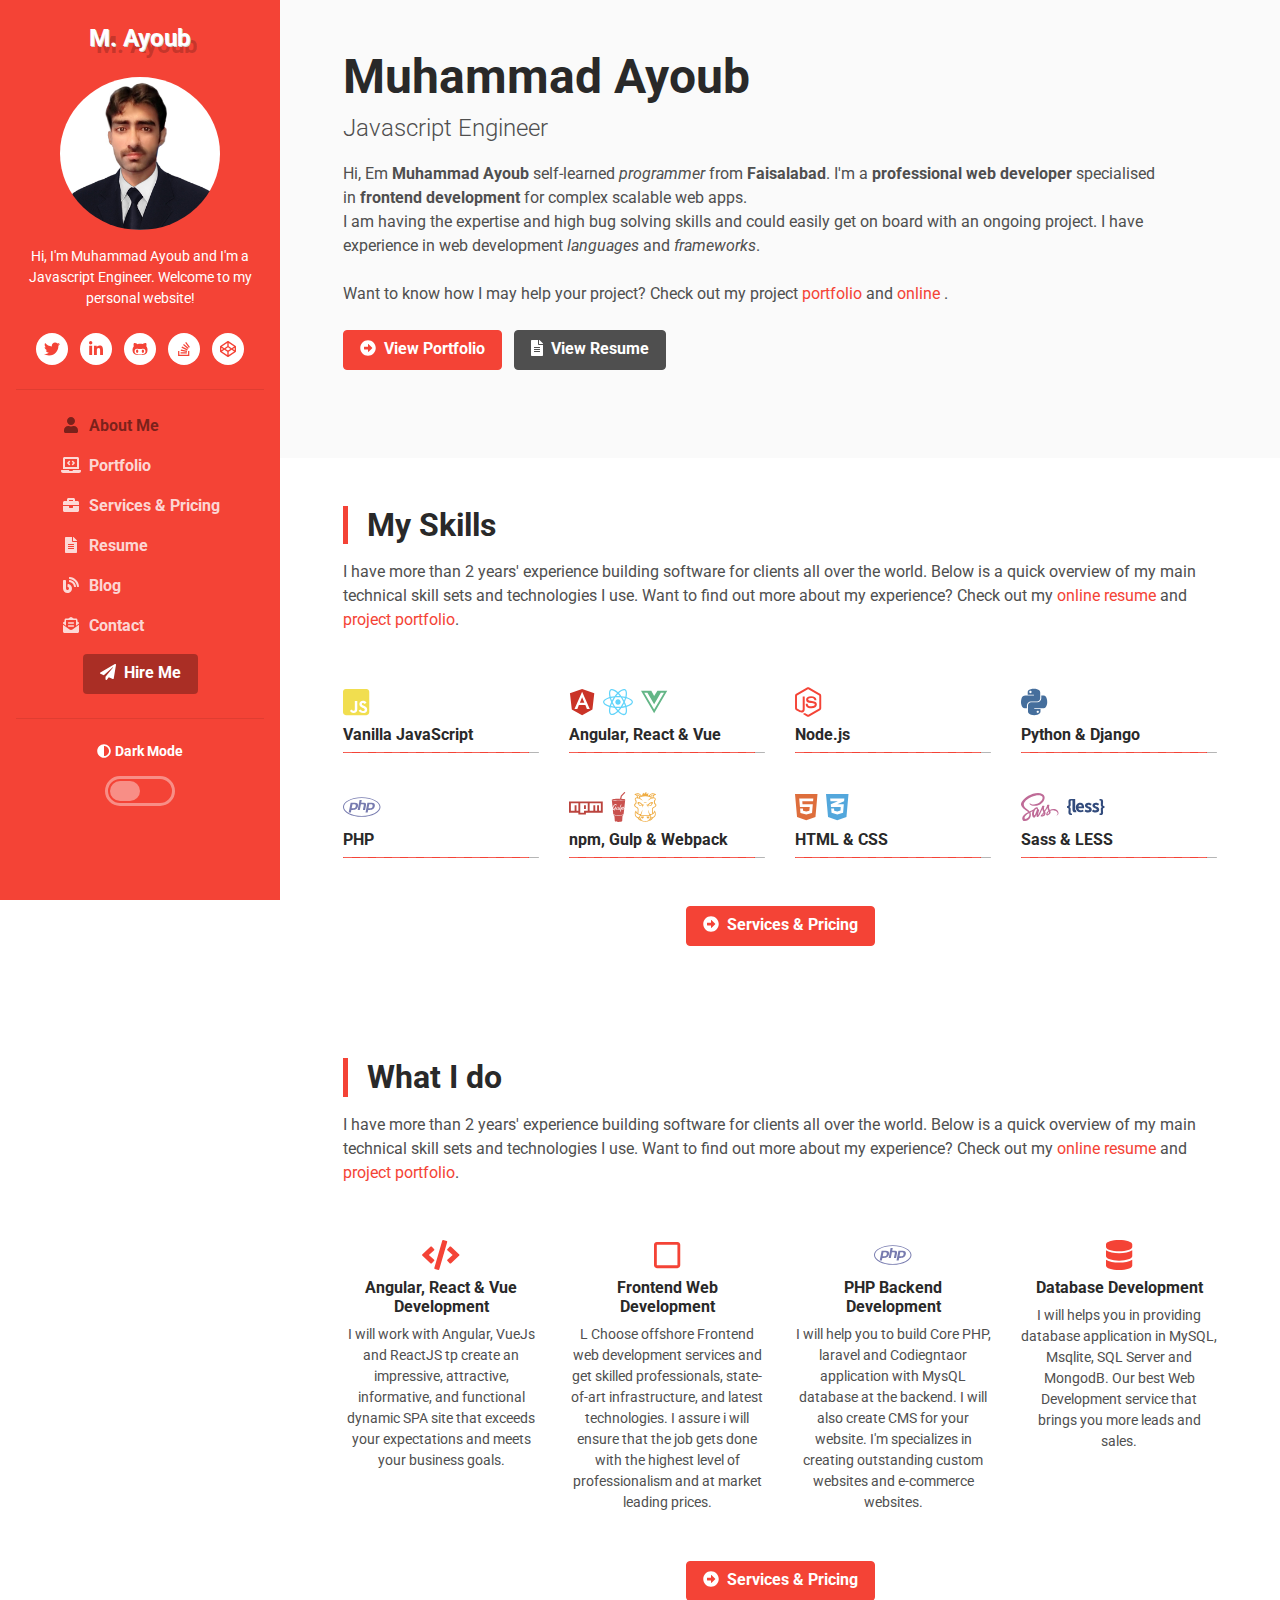
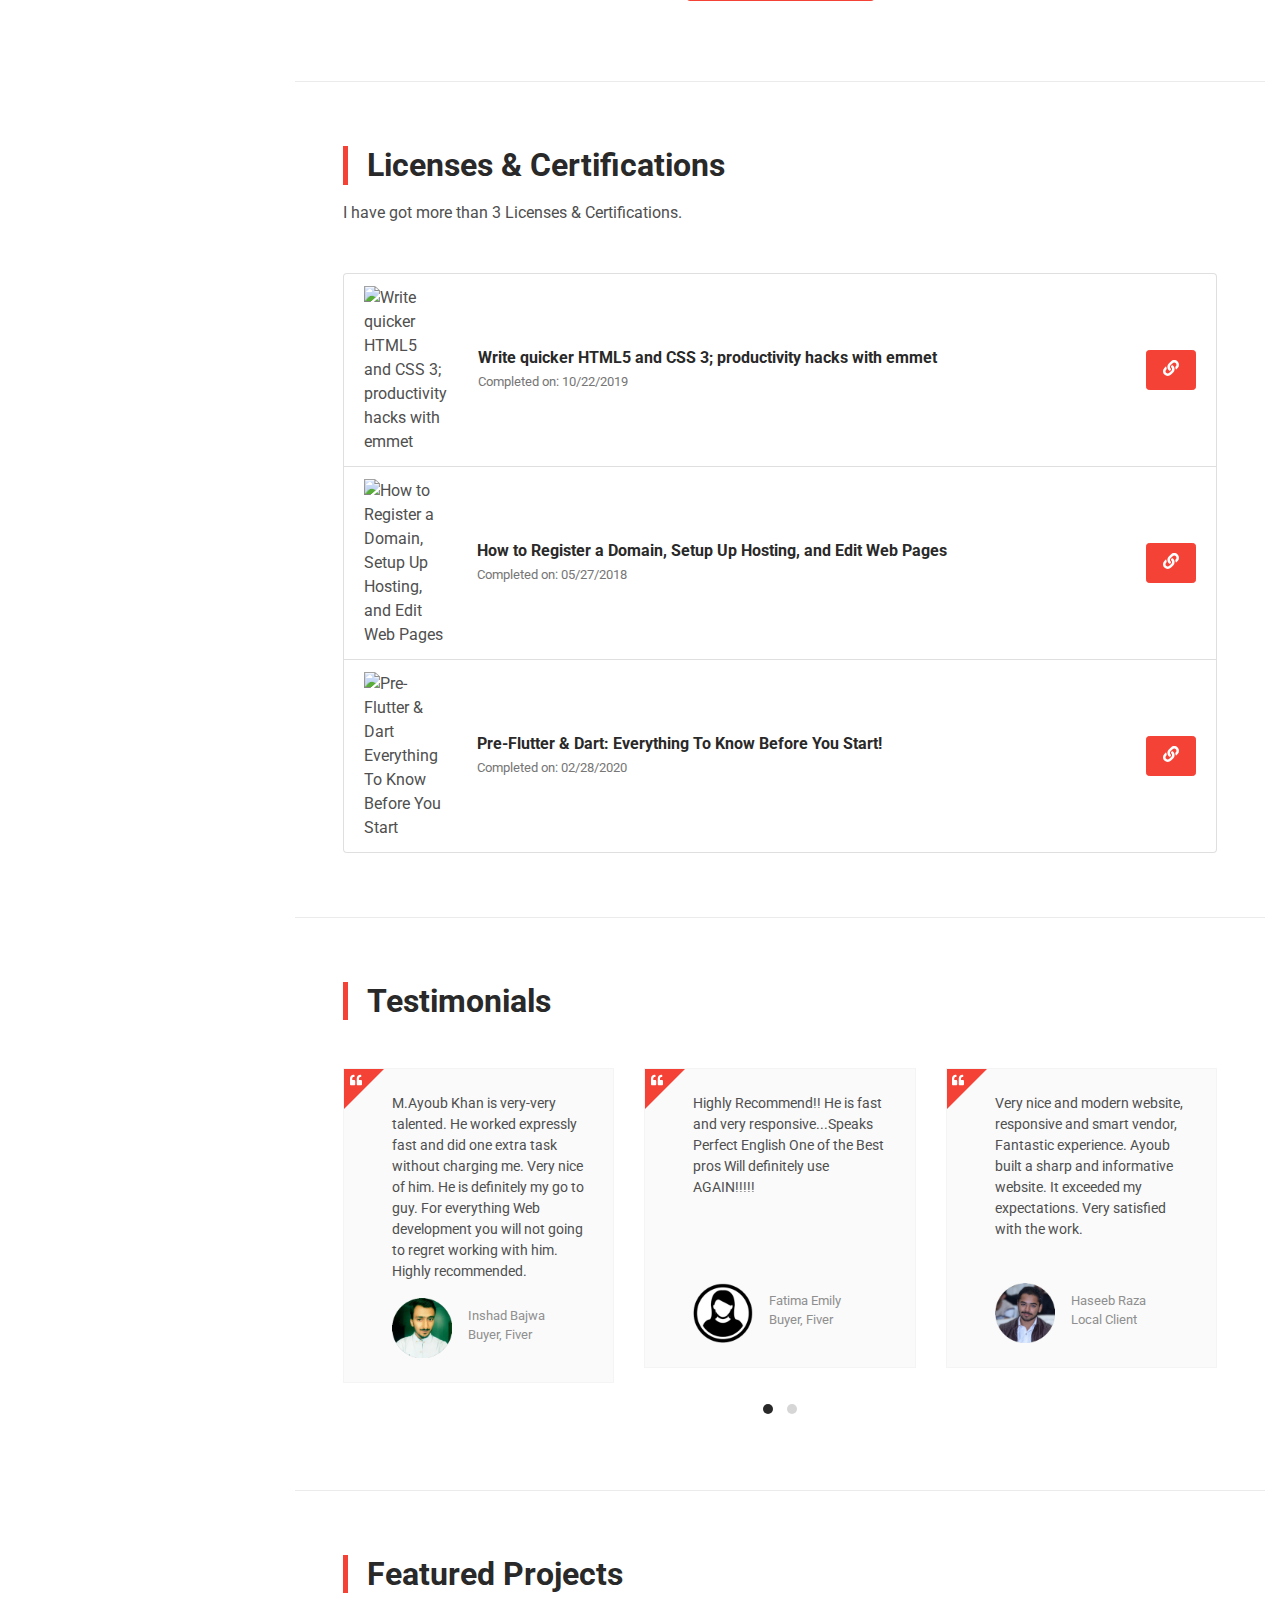
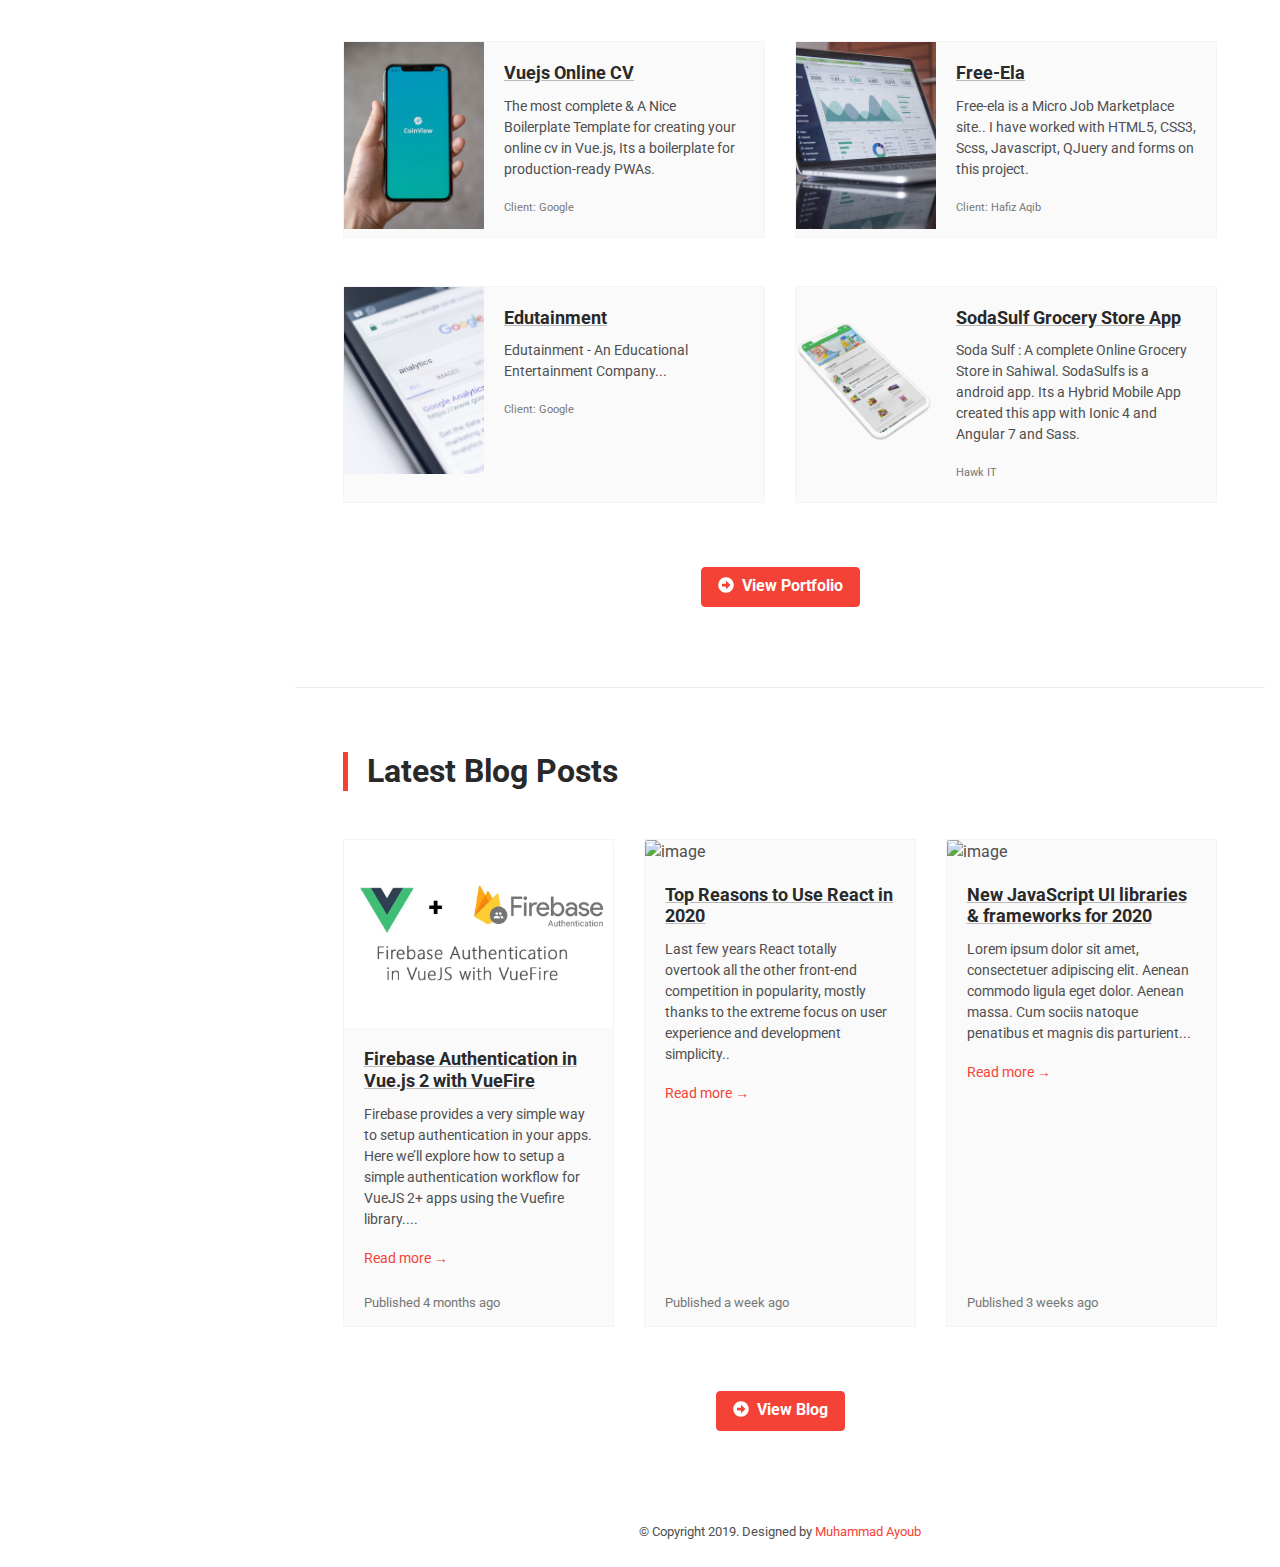
==== commit 0d32c80d: "Changed Pic" ====
--- a/index.html
+++ b/index.html
@@ -24,8 +24,8 @@
 
 	</head>
 
-		<body>
-		
+	<body>
+
 
 		<header class="header text-center">
 			<div class="force-overflow">
@@ -148,6 +148,125 @@
 
 			<section class="overview-section p-3 p-lg-5">
 				<div class="container">
+					<h2 class="section-title font-weight-bold mb-3">My Skills</h2>
+					<div class="section-intro mb-5">I have more than 2 years' experience building software for clients all over
+						the world. Below is a quick overview of my main technical skill sets and technologies I use. Want to find
+						out more about my experience? Check out my <a href="resume.html">online resume</a> and <a
+							href="portfolio.html">project portfolio</a>.</div>
+					<div class="row">
+						<div class="item col-6 col-lg-3">
+							<div class="item-inner">
+								<div class="item-icon"><i class="fab fa-js-square"></i></div>
+								<h3 class="item-title">Vanilla JavaScript</h3>
+								<div class="progress" style="height: 1px;">
+									<div class="progress-bar progress-bar-striped progress-bar-animated" role="progressbar"
+										aria-valuenow="95" aria-valuemin="0" aria-valuemax="100" style="width: 95%"></div>
+								</div>
+							</div>
+							<!--//item-inner-->
+						</div>
+						<!--//item-->
+						<div class="item col-6 col-lg-3">
+							<div class="item-inner">
+								<div class="item-icon"><i class="fab fa-angular mr-2"></i><i class="fab fa-react mr-2"></i><i
+										class="fab fa-vuejs"></i></div>
+								<h3 class="item-title">Angular, React &amp; Vue</h3>
+								<div class="progress" style="height: 1px;">
+									<div class="progress-bar progress-bar-striped progress-bar-animated" role="progressbar"
+										aria-valuenow="95" aria-valuemin="0" aria-valuemax="100" style="width: 95%"></div>
+								</div>
+							</div>
+							<!--//item-inner-->
+						</div>
+						<!--//item-->
+
+						<div class="item col-6 col-lg-3">
+							<div class="item-inner">
+								<div class="item-icon"><i class="fab fa-node-js"></i></div>
+								<h3 class="item-title">Node.js</h3>
+								<div class="progress" style="height: 1px;">
+									<div class="progress-bar progress-bar-striped progress-bar-animated" role="progressbar"
+										aria-valuenow="95" aria-valuemin="0" aria-valuemax="100" style="width: 95%"></div>
+								</div>
+							</div>
+							<!--//item-inner-->
+						</div>
+						<!--//item-->
+
+						<div class="item col-6 col-lg-3">
+							<div class="item-inner">
+								<div class="item-icon"><i class="fab fa-python"></i></div>
+								<h3 class="item-title">Python &amp; Django</h3>
+								<div class="progress" style="height: 1px;">
+									<div class="progress-bar progress-bar-striped progress-bar-animated" role="progressbar"
+										aria-valuenow="95" aria-valuemin="0" aria-valuemax="100" style="width: 95%"></div>
+								</div>
+							</div>
+							<!--//item-inner-->
+						</div>
+						<!--//item-->
+						<div class="item col-6 col-lg-3">
+							<div class="item-inner">
+								<div class="item-icon"><i class="fab fa-php"></i></div>
+								<h3 class="item-title">PHP</h3>
+								<div class="progress" style="height: 1px;">
+									<div class="progress-bar progress-bar-striped progress-bar-animated" role="progressbar"
+										aria-valuenow="95" aria-valuemin="0" aria-valuemax="100" style="width: 95%"></div>
+								</div>
+							</div>
+							<!--//item-inner-->
+						</div>
+						<!--//item-->
+						<div class="item col-6 col-lg-3">
+							<div class="item-inner">
+								<div class="item-icon"><i class="fab fa-npm mr-2"></i><i class="fab fa-gulp mr-2"></i><i
+										class="fab fa-grunt"></i></div>
+								<h3 class="item-title">npm, Gulp &amp; Webpack</h3>
+								<div class="progress" style="height: 1px;">
+									<div class="progress-bar progress-bar-striped progress-bar-animated" role="progressbar"
+										aria-valuenow="95" aria-valuemin="0" aria-valuemax="100" style="width: 95%"></div>
+								</div>
+							</div>
+							<!--//item-inner-->
+						</div>
+						<!--//item-->
+						<div class="item col-6 col-lg-3">
+							<div class="item-inner">
+								<div class="item-icon"><i class="fab fa-html5 mr-2"></i><i class="fab fa-css3-alt"></i></div>
+								<h3 class="item-title">HTML &amp; CSS</h3>
+								<div class="progress" style="height: 1px;">
+									<div class="progress-bar progress-bar-striped progress-bar-animated" role="progressbar"
+										aria-valuenow="95" aria-valuemin="0" aria-valuemax="100" style="width: 95%"></div>
+								</div>
+							</div>
+							<!--//item-inner-->
+						</div>
+						<!--//item-->
+						<div class="item col-6 col-lg-3">
+							<div class="item-inner">
+								<div class="item-icon"><i class="fab fa-sass mr-2"></i><i class="fab fa-less"></i></div>
+								<h3 class="item-title">Sass &amp; LESS</h3>
+								<div class="progress" style="height: 1px;">
+									<div class="progress-bar progress-bar-striped progress-bar-animated" role="progressbar"
+										aria-valuenow="95" aria-valuemin="0" aria-valuemax="100" style="width: 95%"></div>
+								</div>
+							</div>
+							<!--//item-inner-->
+						</div>
+						<!--//item-->
+					</div>
+					<!--//row-->
+					<div class="text-center py-3"><a href="services.html" class="btn btn-primary"><i
+								class="fas fa-arrow-alt-circle-right mr-2"></i>Services &amp; Pricing
+
+						</a></div>
+
+				</div>
+				<!--//container-->
+			</section>
+
+			<section class="overview-section p-3 p-lg-5">
+				<div class="container">
 					<h2 class="section-title font-weight-bold mb-3">What I do</h2>
 					<div class="section-intro mb-5">I have more than 2 years' experience building software for clients all over
 						the world. Below is a quick overview of my main technical skill sets and technologies I use. Want to find
@@ -155,103 +274,72 @@
 							href="portfolio.html">project portfolio</a>.</div>
 					<div class="row">
 						<div class="item col-6 col-lg-3">
-							<div class="item-inner">
-								<div class="item-icon"><i class="fab fa-js-square"></i></div>
-								<h3 class="item-title">Vanilla JavaScript</h3>
-								<div class="item-desc">List skills/technologies here. You can change the icon above to any of the 1500+
-									<a class="theme-link" href="https://fontawesome.com/" target="_blank">FontAwesome 5 free icons</a>
-									available. Aenean commodo ligula eget dolor.</div>
-							</div>
-							<!--//item-inner-->
-						</div>
-						<!--//item-->
-						<div class="item col-6 col-lg-3">
-							<div class="item-inner">
-								<div class="item-icon"><i class="fab fa-angular mr-2"></i><i class="fab fa-react mr-2"></i><i
-										class="fab fa-vuejs"></i></div>
-								<h3 class="item-title">Angular, React &amp; Vue</h3>
-								<div class="item-desc">List skills/technologies here. You can change the icon above to any of the 1500+
-									<a class="theme-link" href="https://fontawesome.com/" target="_blank">FontAwesome 5 free icons</a>
-									available. Aenean commodo ligula eget dolor. </div>
-							</div>
-							<!--//item-inner-->
-						</div>
-						<!--//item-->
-
-						<div class="item col-6 col-lg-3">
-							<div class="item-inner">
-								<div class="item-icon"><i class="fab fa-node-js"></i></div>
-								<h3 class="item-title">Node.js</h3>
-								<div class="item-desc">List skills/technologies here. You can change the icon above to any of the 1500+
-									<a class="theme-link" href="https://fontawesome.com/" target="_blank">FontAwesome 5 free icons</a>
-									available. Aenean commodo ligula eget dolor. </div>
-							</div>
-							<!--//item-inner-->
-						</div>
-						<!--//item-->
-
-						<div class="item col-6 col-lg-3">
-							<div class="item-inner">
-								<div class="item-icon"><i class="fab fa-python"></i></div>
-								<h3 class="item-title">Python &amp; Django</h3>
-								<div class="item-desc">List skills/technologies here. You can change the icon above to any of the 1500+
-									<a class="theme-link" href="https://fontawesome.com/" target="_blank">FontAwesome 5 free icons</a>
-									available. Aenean commodo ligula eget dolor. </div>
-							</div>
-							<!--//item-inner-->
-						</div>
-						<!--//item-->
-						<div class="item col-6 col-lg-3">
-							<div class="item-inner">
-								<div class="item-icon"><i class="fab fa-php"></i></div>
-								<h3 class="item-title">PHP</h3>
-								<div class="item-desc">List skills/technologies here. You can change the icon above to any of the 1500+
-									<a class="theme-link" href="https://fontawesome.com/" target="_blank">FontAwesome 5 free icons</a>
-									available. Aenean commodo ligula eget dolor. </div>
-							</div>
-							<!--//item-inner-->
-						</div>
-						<!--//item-->
-						<div class="item col-6 col-lg-3">
-							<div class="item-inner">
-								<div class="item-icon"><i class="fab fa-npm mr-2"></i><i class="fab fa-gulp mr-2"></i><i
-										class="fab fa-grunt"></i></div>
-								<h3 class="item-title">npm, Gulp &amp; Webpack</h3>
-								<div class="item-desc">List skills/technologies here. You can change the icon above to any of the 1500+
-									<a class="theme-link" href="https://fontawesome.com/" target="_blank">FontAwesome 5 free icons</a>
-									available. Aenean commodo ligula eget dolor. </div>
-							</div>
-							<!--//item-inner-->
-						</div>
-						<!--//item-->
-						<div class="item col-6 col-lg-3">
-							<div class="item-inner">
-								<div class="item-icon"><i class="fab fa-html5 mr-2"></i><i class="fab fa-css3-alt"></i></div>
-								<h3 class="item-title">HTML &amp; CSS</h3>
-								<div class="item-desc">List skills/technologies here. You can change the icon above to any of the 1500+
-									<a class="theme-link" href="https://fontawesome.com/" target="_blank">FontAwesome 5 free icons</a>
-									available. Aenean commodo ligula eget dolor. </div>
-							</div>
-							<!--//item-inner-->
-						</div>
-						<!--//item-->
-						<div class="item col-6 col-lg-3">
-							<div class="item-inner">
-								<div class="item-icon"><i class="fab fa-sass mr-2"></i><i class="fab fa-less"></i></div>
-								<h3 class="item-title">Sass &amp; LESS</h3>
-								<div class="item-desc">List skills/technologies here. You can change the icon above to any of the 1500+
-									<a class="theme-link" href="https://fontawesome.com/" target="_blank">FontAwesome 5 free icons</a>
-									available. Aenean commodo ligula eget dolor. </div>
-							</div>
-							<!--//item-inner-->
-						</div>
+							<div class="item-inner text-center">
+								<div class="item-icon"><i class="fas fa-code"></i></div>
+								<h3 class="item-title">Angular, React &amp; Vue Development</h3>
+								<div class="item-desc">I will work with Angular, VueJs and ReactJS tp create an impressive, attractive,
+									informative, and functional dynamic SPA site that exceeds your expectations and meets your business
+									goals.
+								</div>
+							</div>
+							<!--//item-inner-->
+						</div>
+						<!--//item-->
+						<div class="item col-6 col-lg-3">
+							<div class="item-inner text-center">
+								<div class="item-icon"><i class="far fa-square"></i></div>
+								<h3 class="item-title">Frontend Web Development</h3>
+								<div class="item-desc">L
+									Choose offshore Frontend web development services and get skilled professionals, state-of-art
+									infrastructure, and latest technologies. I assure i will ensure that the job gets done with
+									the highest level of professionalism and at market leading prices.
+								</div>
+							</div>
+							<!--//item-inner-->
+						</div>
+						<!--//item-->
+
+						<div class="item col-6 col-lg-3">
+							<div class="item-inner text-center">
+								<div class="item-icon"><i class="fab fa-php"></i> </div>
+								<h3 class="item-title">PHP Backend Development</h3>
+								<div class="item-desc">
+									I will help you to build Core PHP, laravel and Codiegntaor application with MysQL database at the
+									backend. I will also create CMS for your website. I'm specializes in creating outstanding custom
+									websites and e-commerce websites.
+								</div>
+							</div>
+							<!--//item-inner-->
+						</div>
+						<!--//item-->
+
+						<div class="item col-6 col-lg-3">
+							<div class="item-inner text-center">
+								<div class="item-icon"><i class="fas fa-database"></i></div>
+								<h3 class="item-title">Database Development</h3>
+								<div class="item-desc">
+									I will helps you in providing database application in MySQL, Msqlite, SQL Server and MongodB.
+									Our best Web Development service that brings you more leads and sales.
+								</div>
+							</div>
+							<!--//item-inner-->
+						</div>
+						<!--//item-->
+						<!-- <div class="item col-6 col-lg-3">
+							<div class="item-inner text-center">
+								<div class="item-icon"><i class="fas fa-database"></i></div>
+								<h3 class="item-title">Database Development</h3>
+								<div class="item-desc">
+									I will helps you in providing responsive and pixel perfect PSD to Bootstrap and
+									email conversion services.
+								</div>
+							</div>
+						</div> -->
 						<!--//item-->
 					</div>
 					<!--//row-->
-					<div class="text-center py-3"><a href="services.html" class="btn btn-primary"><i
-								class="fas fa-arrow-alt-circle-right mr-2"></i>Services &amp; Pricing
-
-						</a></div>
+					<div class="text-center py-3"><a href="services.html" class="btn btn-primary">
+							<i class="fas fa-arrow-alt-circle-right mr-2"></i>Services &amp; Pricing</a></div>
 
 				</div>
 				<!--//container-->
@@ -595,9 +683,13 @@
 							<div class="card blog-post-card">
 								<img class="card-img-top" src="https://i.stack.imgur.com/Z6YUF.jpg" alt="image">
 								<div class="card-body">
-									<h5 class="card-title"><a class="theme-link" target="_blank" href="https://topmosthings.com/top-reason-to-use-react-in-2020/">Top Reasons to Use React in 2020</a></h5>
-									<p class="card-text">Last few years React totally overtook all the other front-end competition in popularity, mostly thanks to the extreme focus on user experience and development simplicity..</p>
-									<p class="mb-0"><a class="more-link" target="_blank" href="https://topmosthings.com/top-reason-to-use-react-in-2020/">Read more &rarr;</a></p>
+									<h5 class="card-title"><a class="theme-link" target="_blank"
+											href="https://topmosthings.com/top-reason-to-use-react-in-2020/">Top Reasons to Use React in
+											2020</a></h5>
+									<p class="card-text">Last few years React totally overtook all the other front-end competition in
+										popularity, mostly thanks to the extreme focus on user experience and development simplicity..</p>
+									<p class="mb-0"><a class="more-link" target="_blank"
+											href="https://topmosthings.com/top-reason-to-use-react-in-2020/">Read more &rarr;</a></p>
 								</div>
 								<div class="card-footer">
 									<small class="text-muted">Published a week ago</small>
@@ -611,10 +703,14 @@
 							<div class="card blog-post-card">
 								<img class="card-img-top" src="https://i.stack.imgur.com/bk67f.png" alt="image">
 								<div class="card-body">
-									<h5 class="card-title"><a class="theme-link" target="_blank"href="https://topmosthings.com/new-javascript-ui-libraries-frameworks-for-2020/">New JavaScript UI libraries & frameworks for 2020</a></h5>
+									<h5 class="card-title"><a class="theme-link" target="_blank"
+											href="https://topmosthings.com/new-javascript-ui-libraries-frameworks-for-2020/">New JavaScript UI
+											libraries & frameworks for 2020</a></h5>
 									<p class="card-text">Lorem ipsum dolor sit amet, consectetuer adipiscing elit. Aenean commodo ligula
 										eget dolor. Aenean massa. Cum sociis natoque penatibus et magnis dis parturient...</p>
-									<p class="mb-0"><a class="more-link" target="_blank"href="https://topmosthings.com/new-javascript-ui-libraries-frameworks-for-2020/">Read more &rarr;</a></p>
+									<p class="mb-0"><a class="more-link" target="_blank"
+											href="https://topmosthings.com/new-javascript-ui-libraries-frameworks-for-2020/">Read more
+											&rarr;</a></p>
 								</div>
 								<div class="card-footer">
 									<small class="text-muted">Published 3 weeks ago</small>
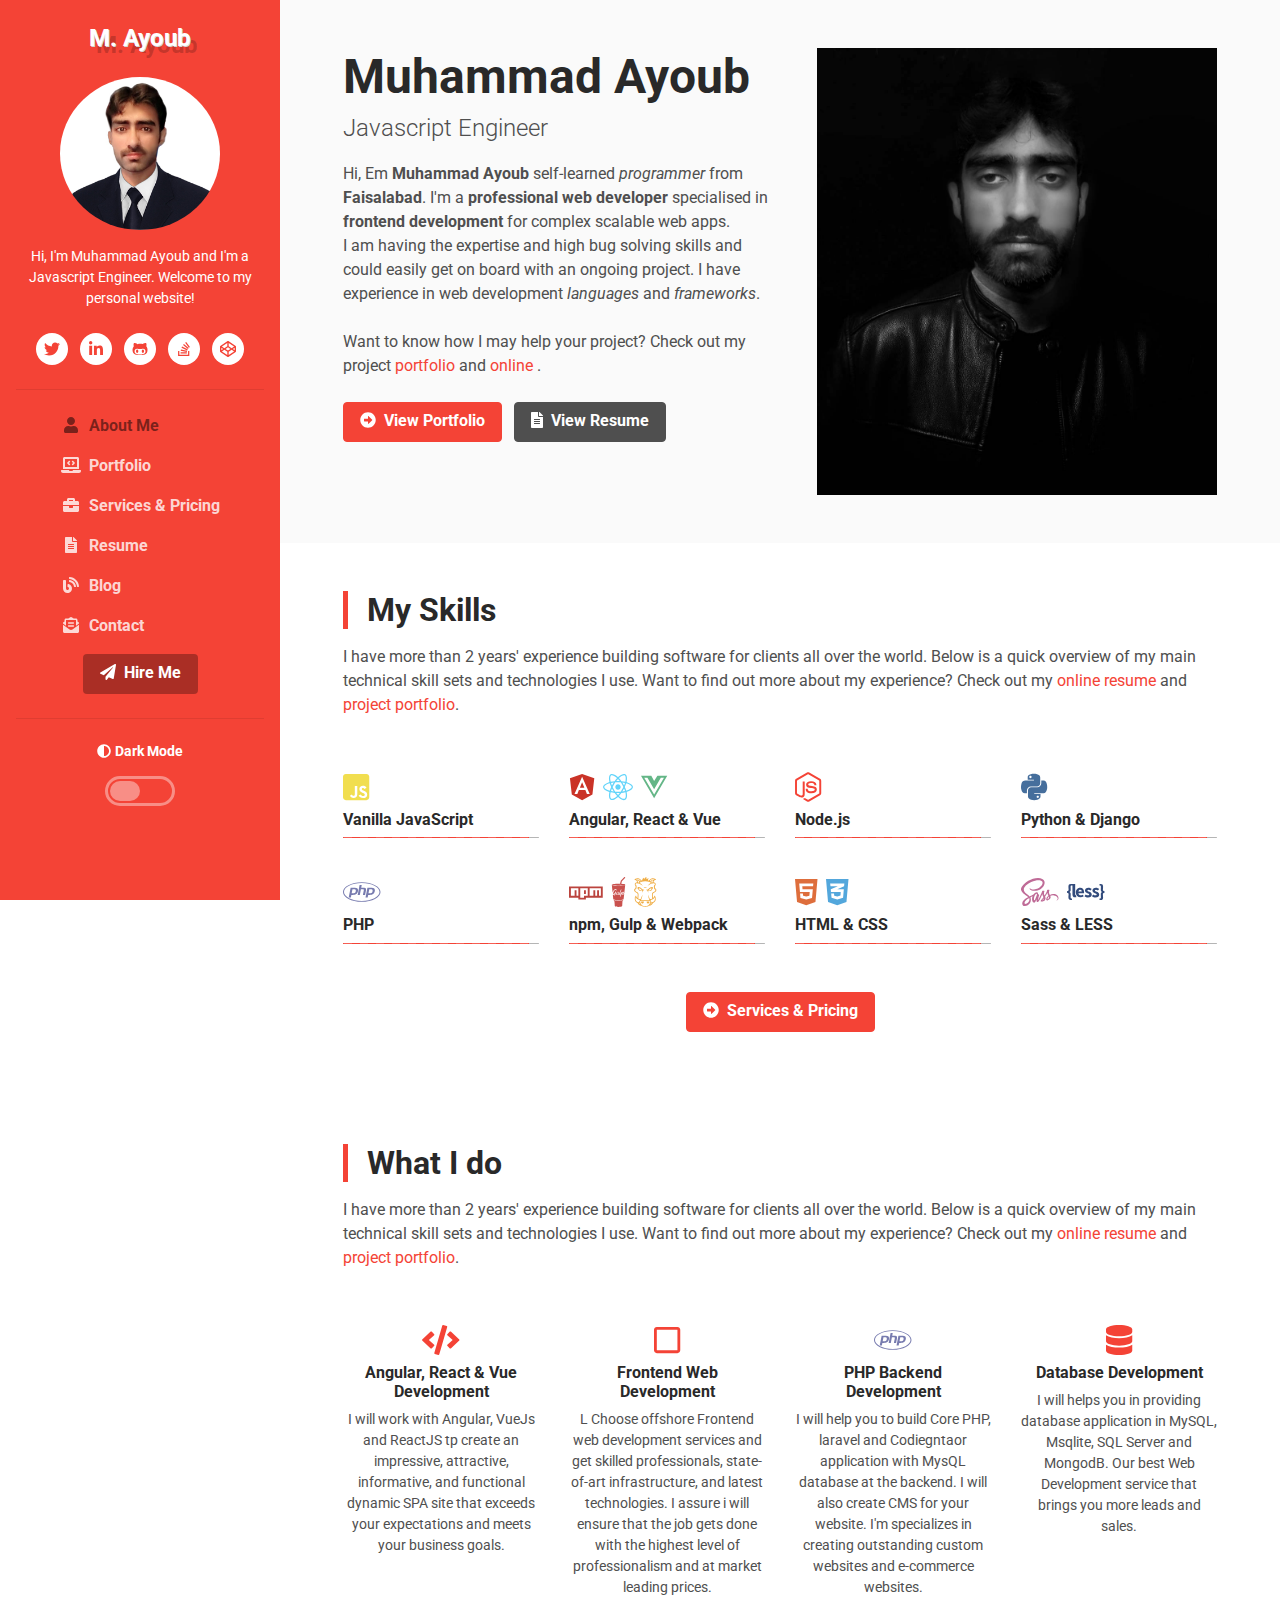
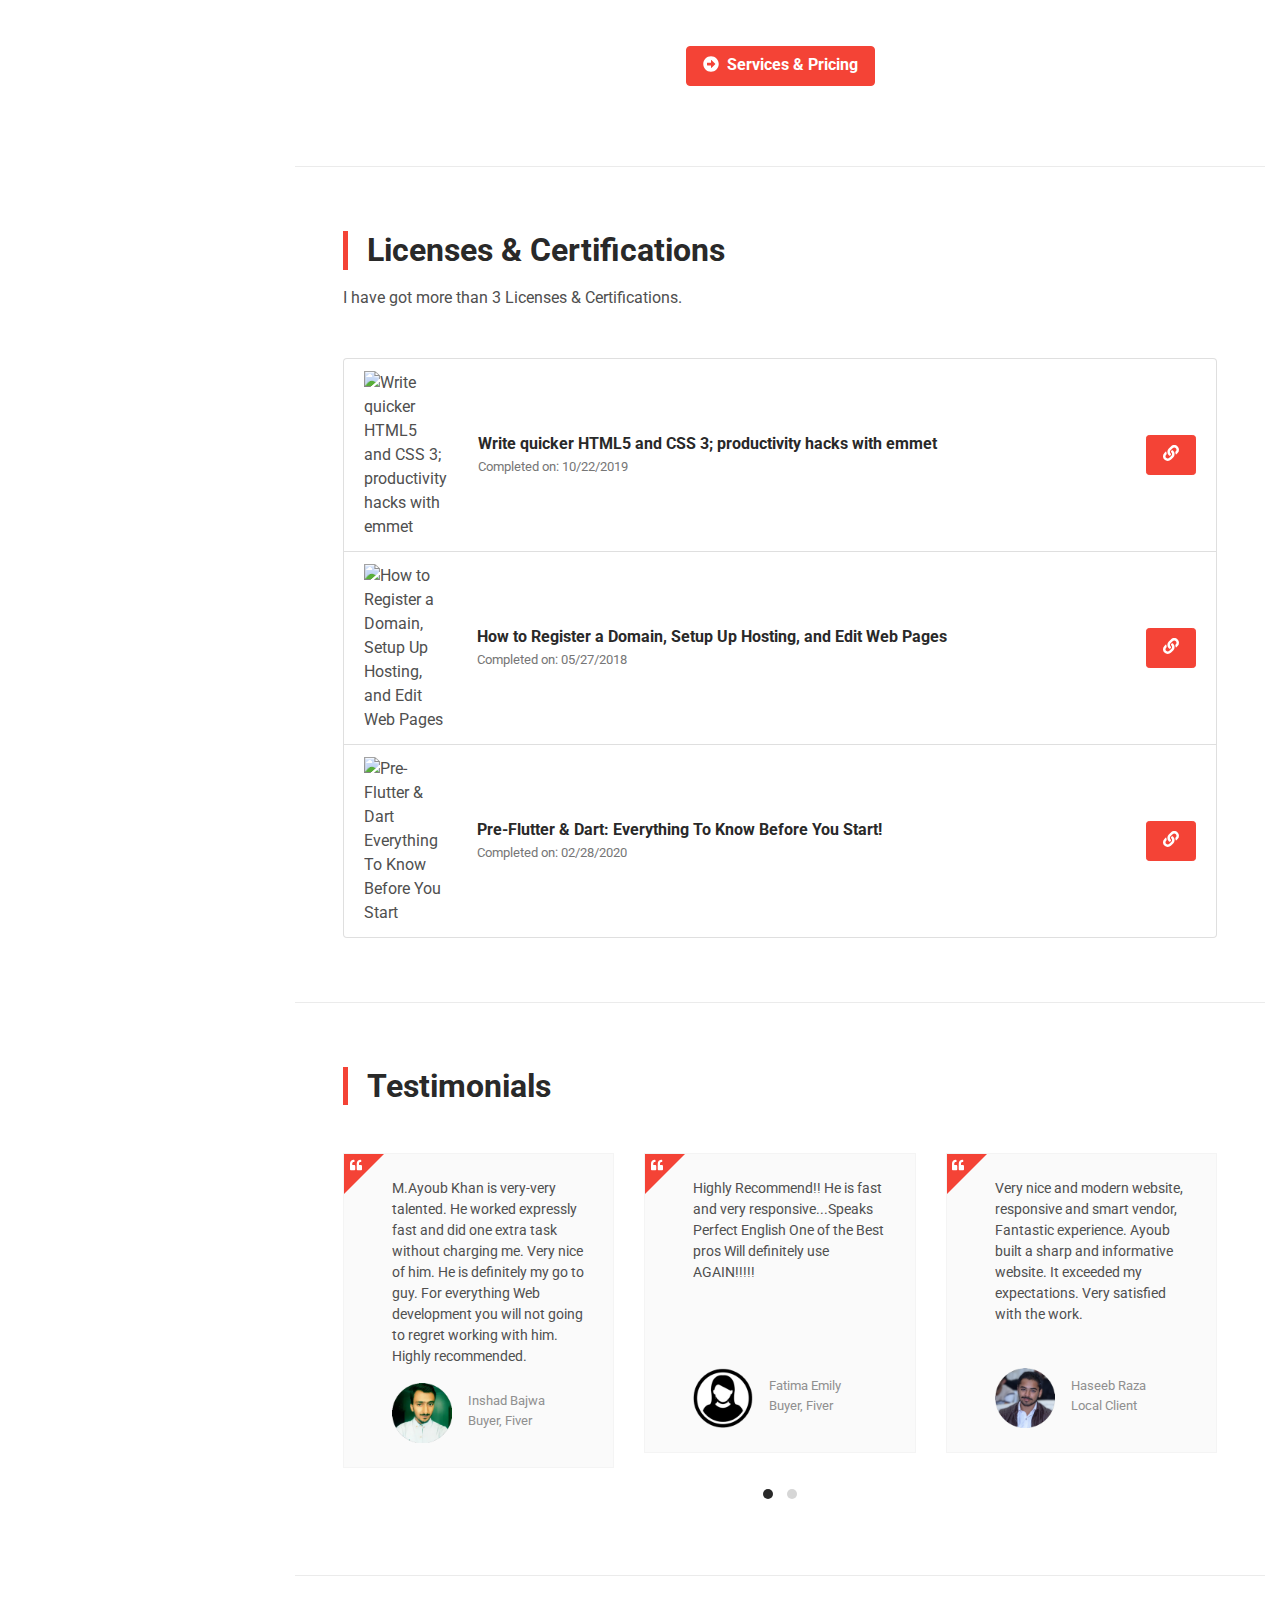
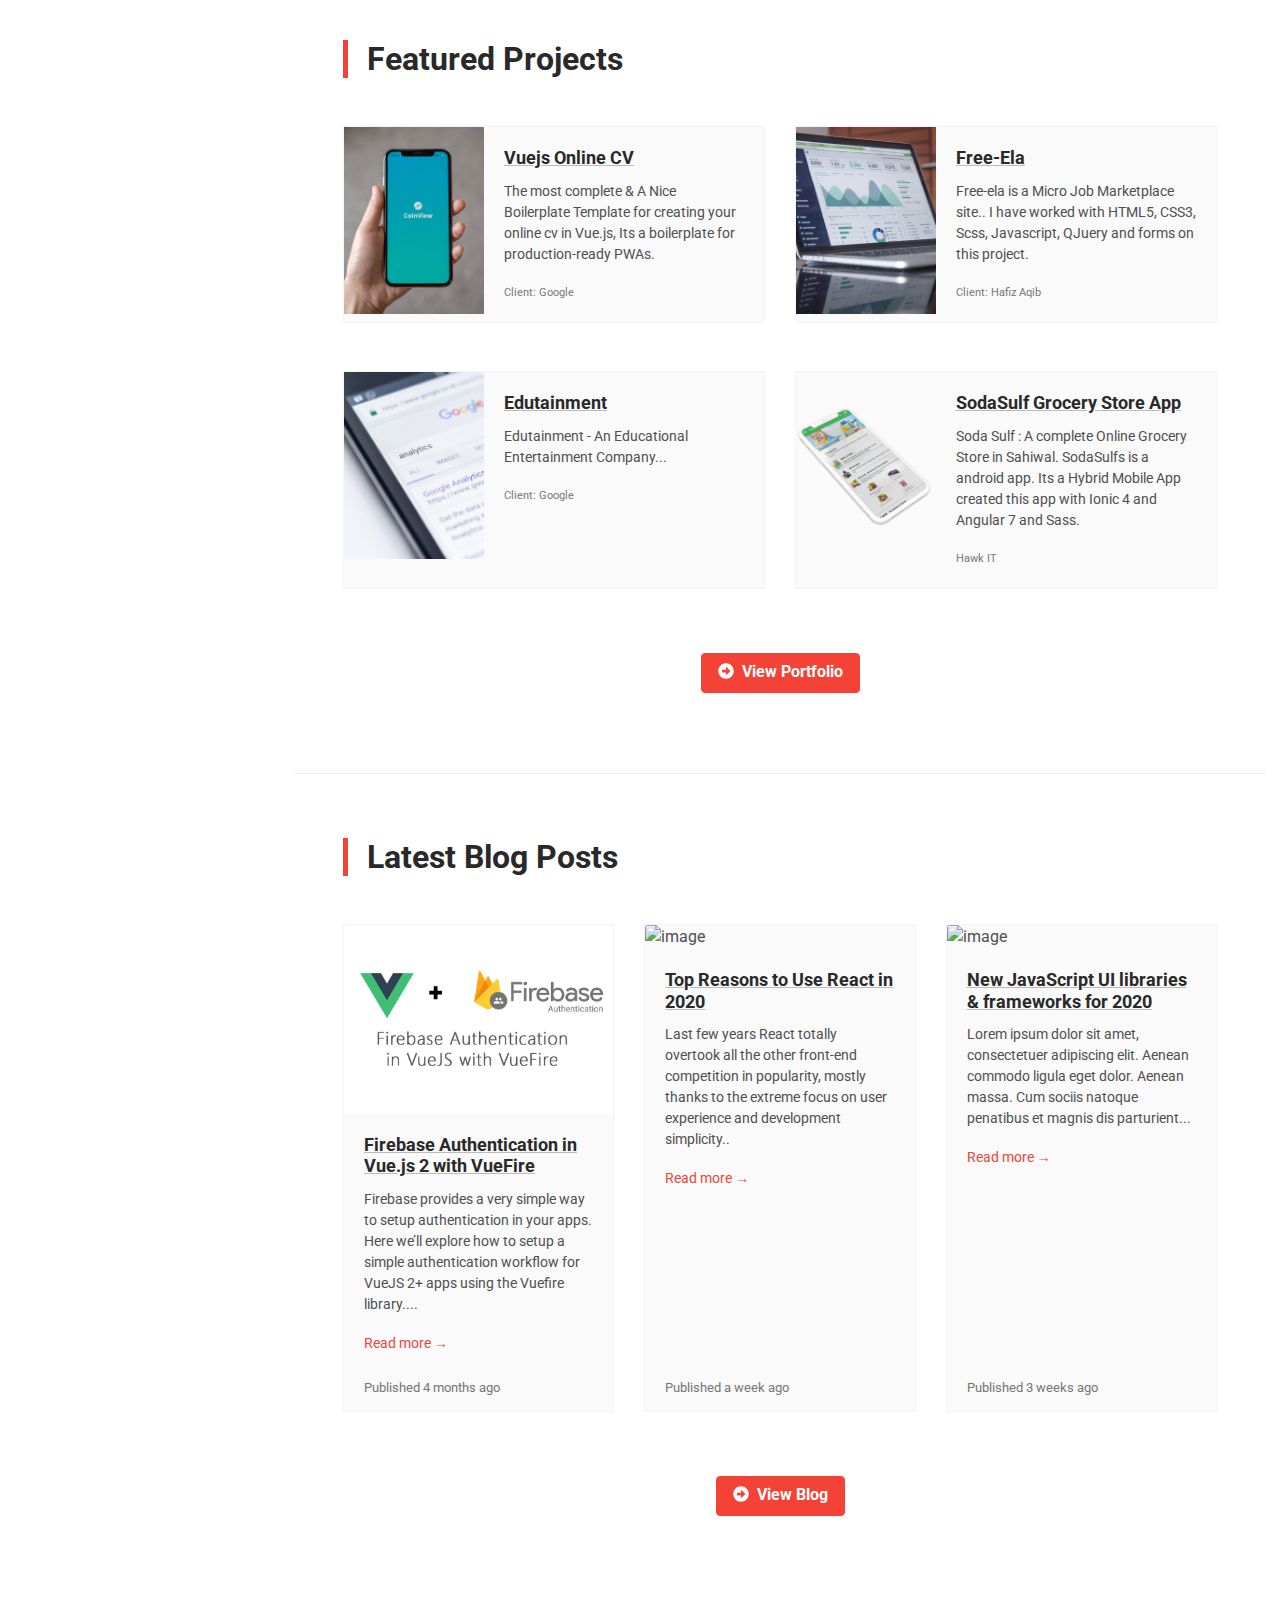
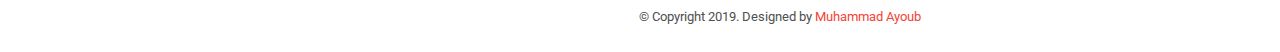
==== commit 19598403: "Update index.html" ====
--- a/index.html
+++ b/index.html
@@ -140,7 +140,7 @@
 							</div>
 						</div>
 						<!--//media-body-->
-						<img class="profile-image mb-3 mb-lg-0 ml-lg-5 mr-md-0" src="./assets/images/profile-lg.jpg" alt="">
+						<img class="profile-image mb-3 mb-lg-0 ml-lg-5 mr-md-0" src="./assets/images/profile-lg1.jpg" alt="">
 					</div>
 				</div>
 			</section>
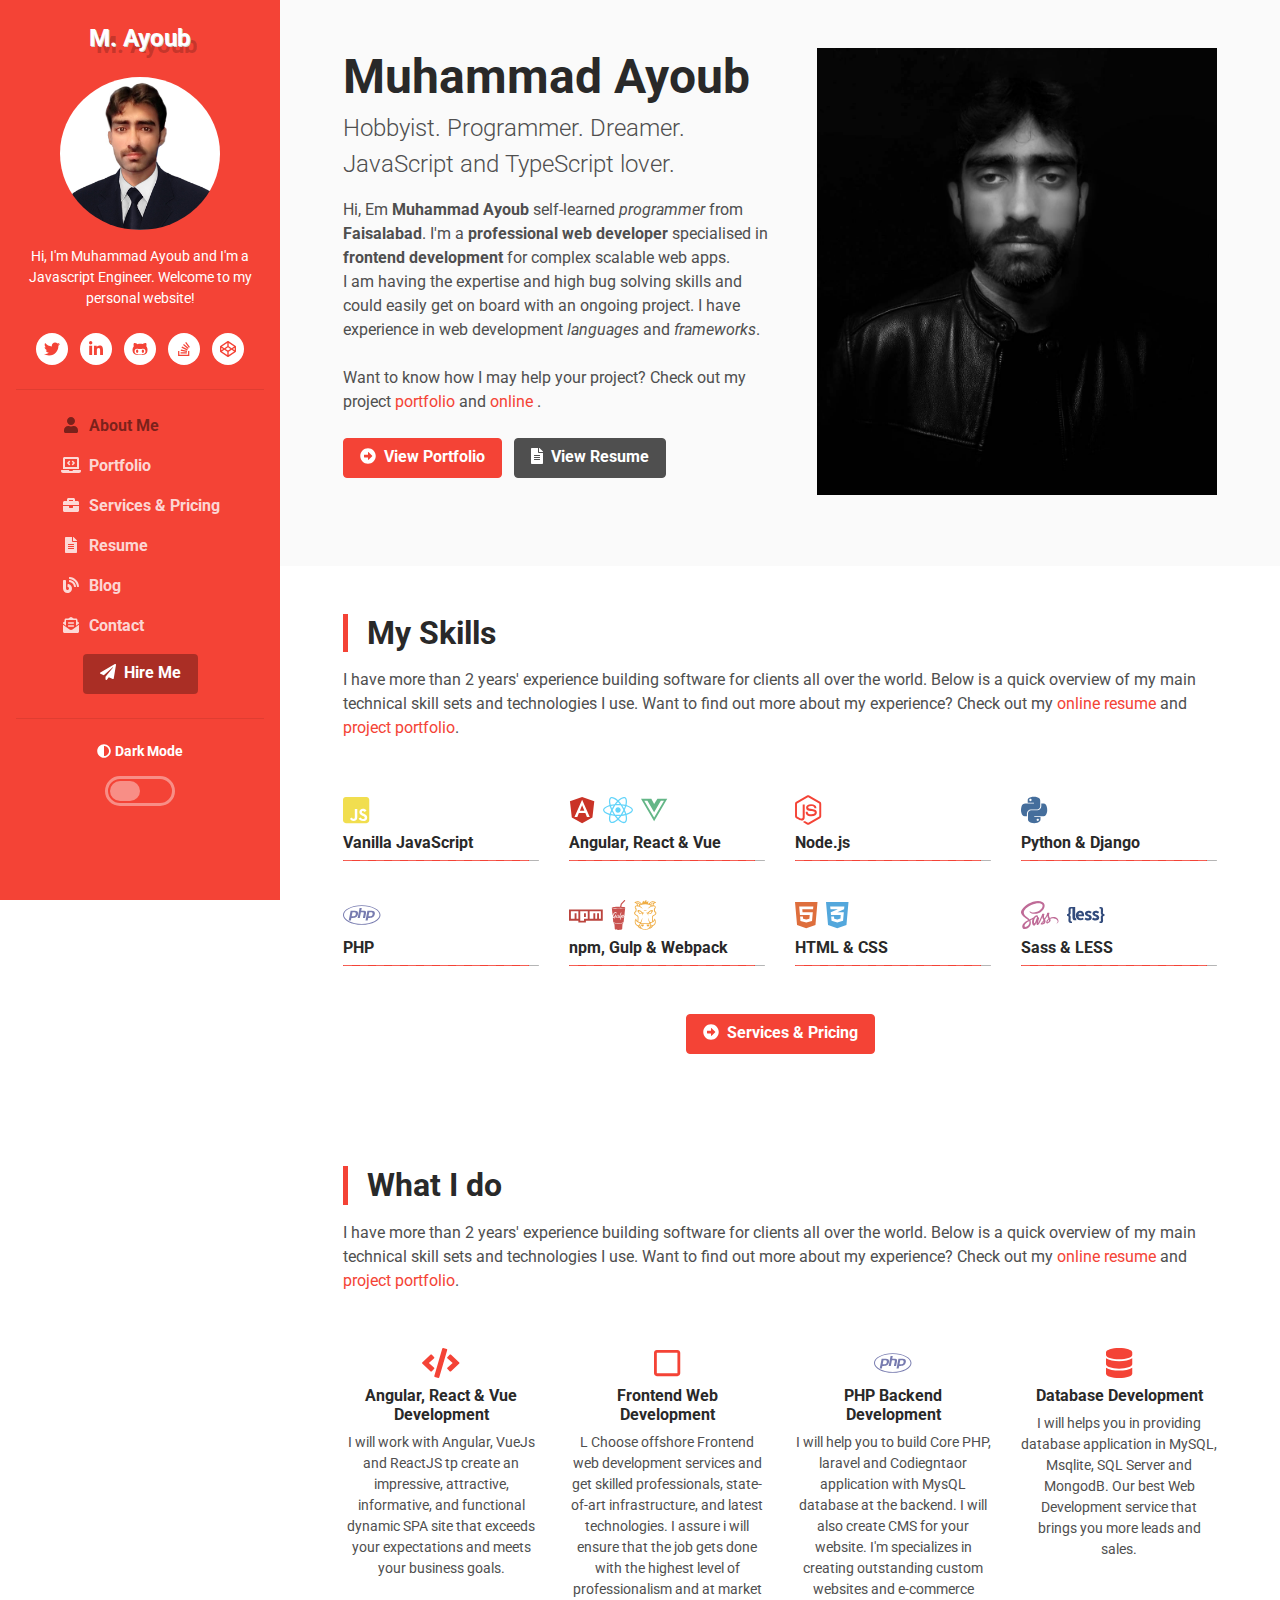
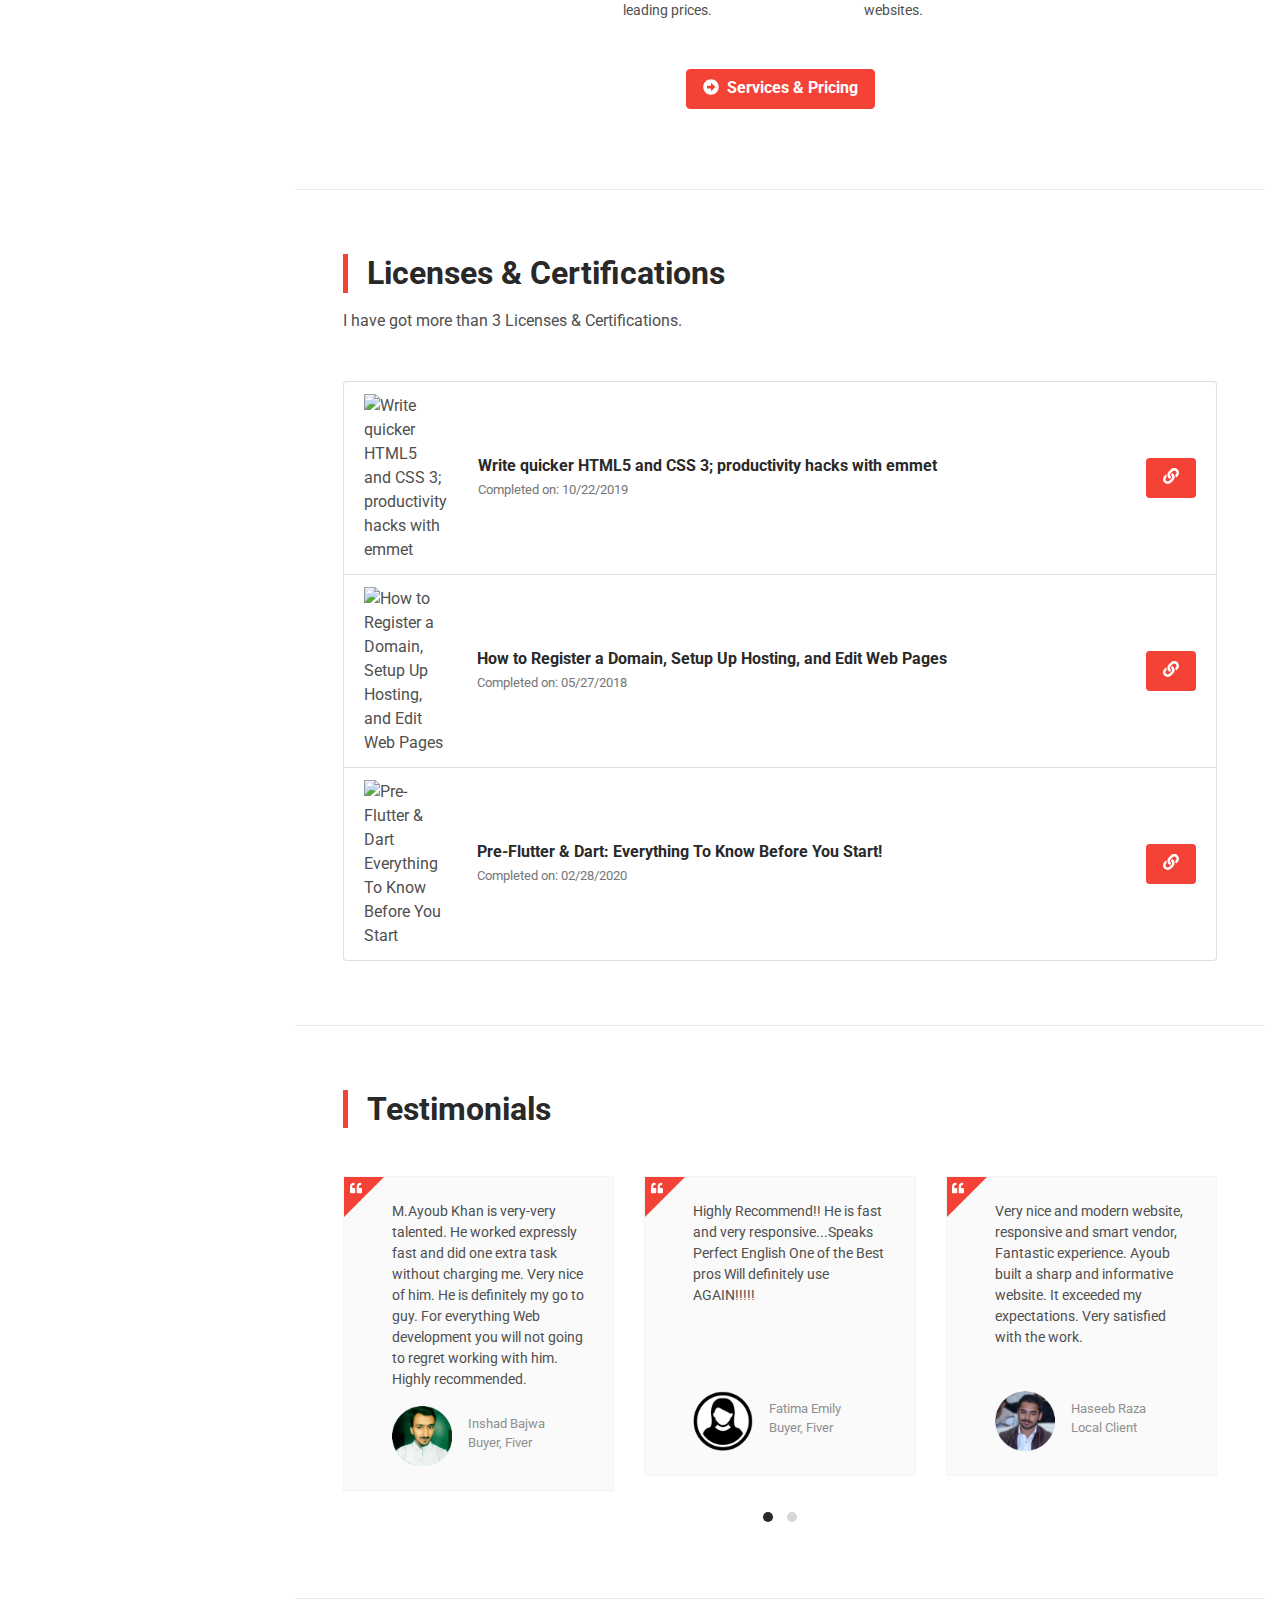
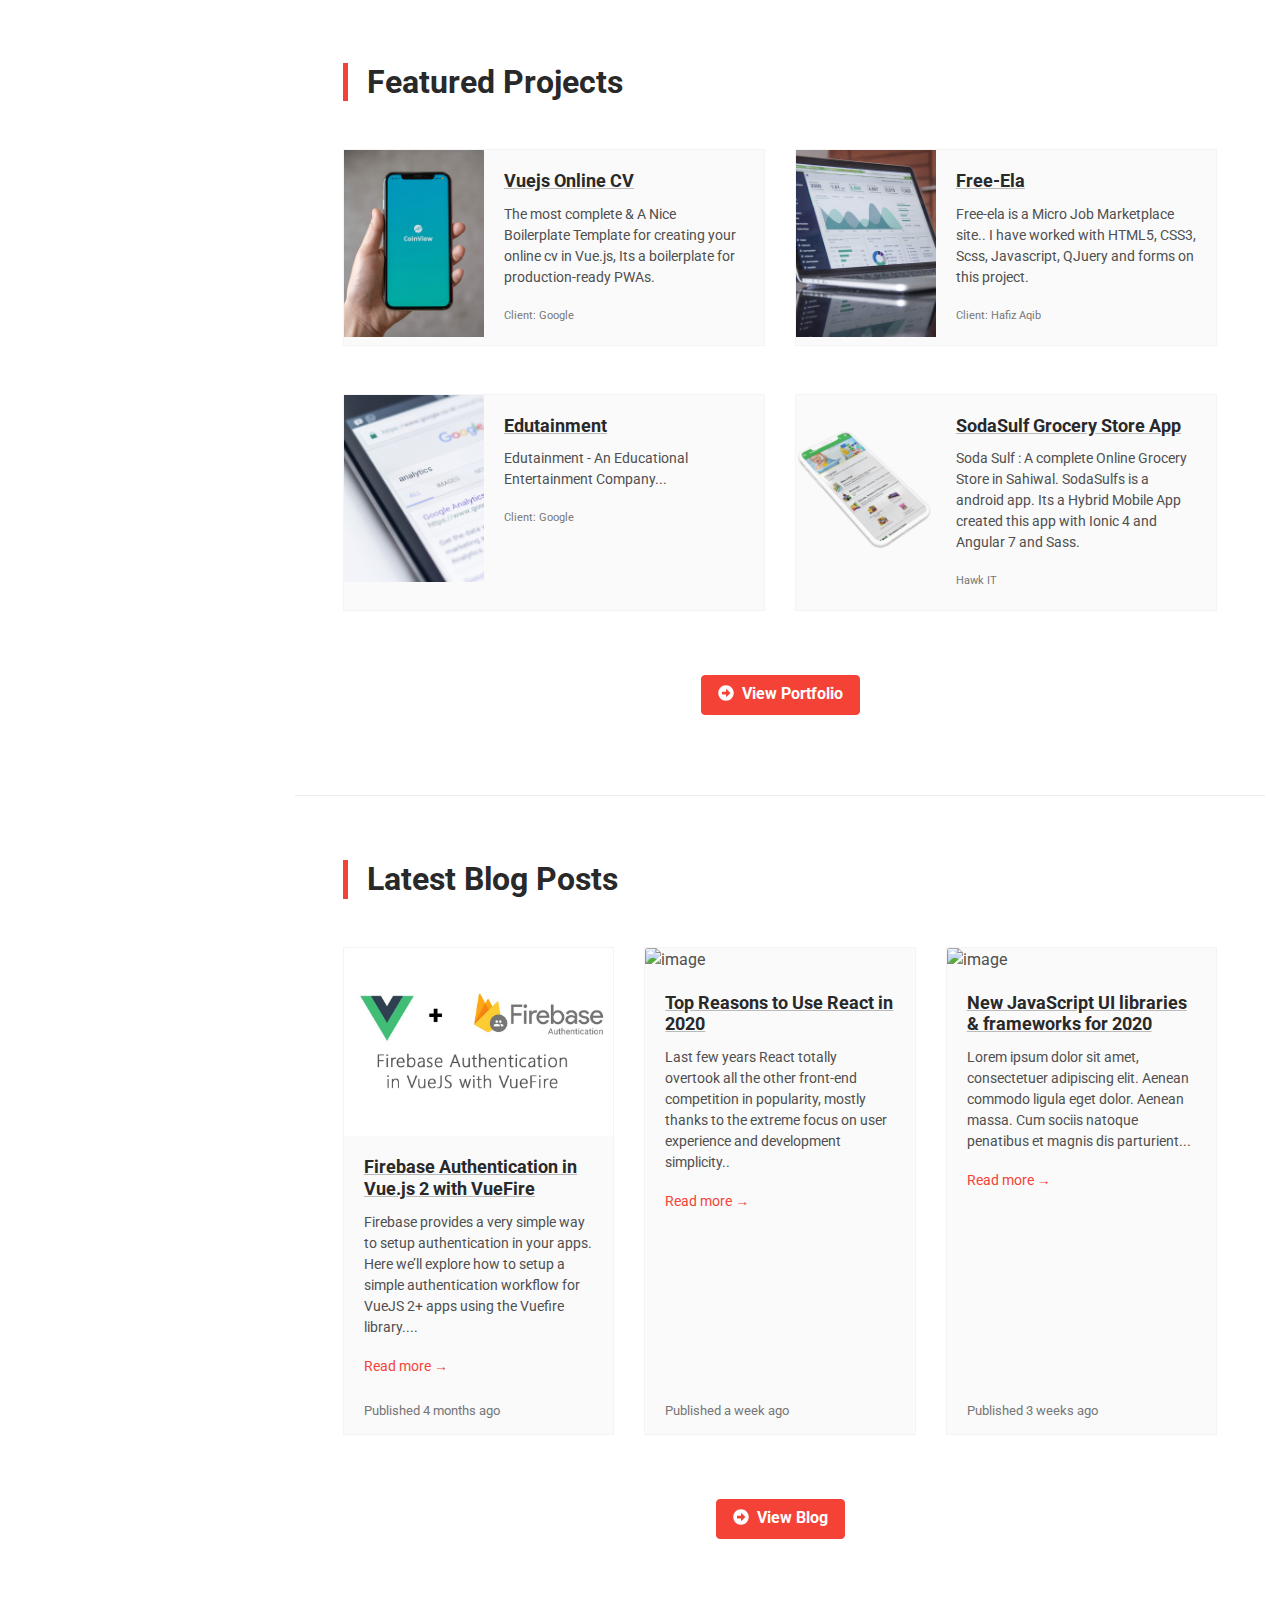
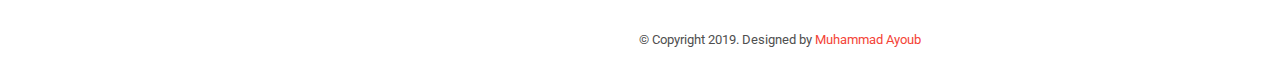
==== commit 628d1511: "Update index.html" ====
--- a/index.html
+++ b/index.html
@@ -115,7 +115,7 @@
 
 						<div class="media-body">
 							<h2 class="name font-weight-bold mb-1">Muhammad Ayoub</h2>
-							<div class="tagline mb-3">Javascript Engineer</div>
+							<div class="tagline mb-3">Hobbyist. Programmer. Dreamer. JavaScript and TypeScript lover.</div>
 							<div class="bio mb-4">
 								Hi, Em <strong>Muhammad Ayoub</strong> self-learned <i>programmer</i> from <strong>Faisalabad</strong>.
 								I'm a
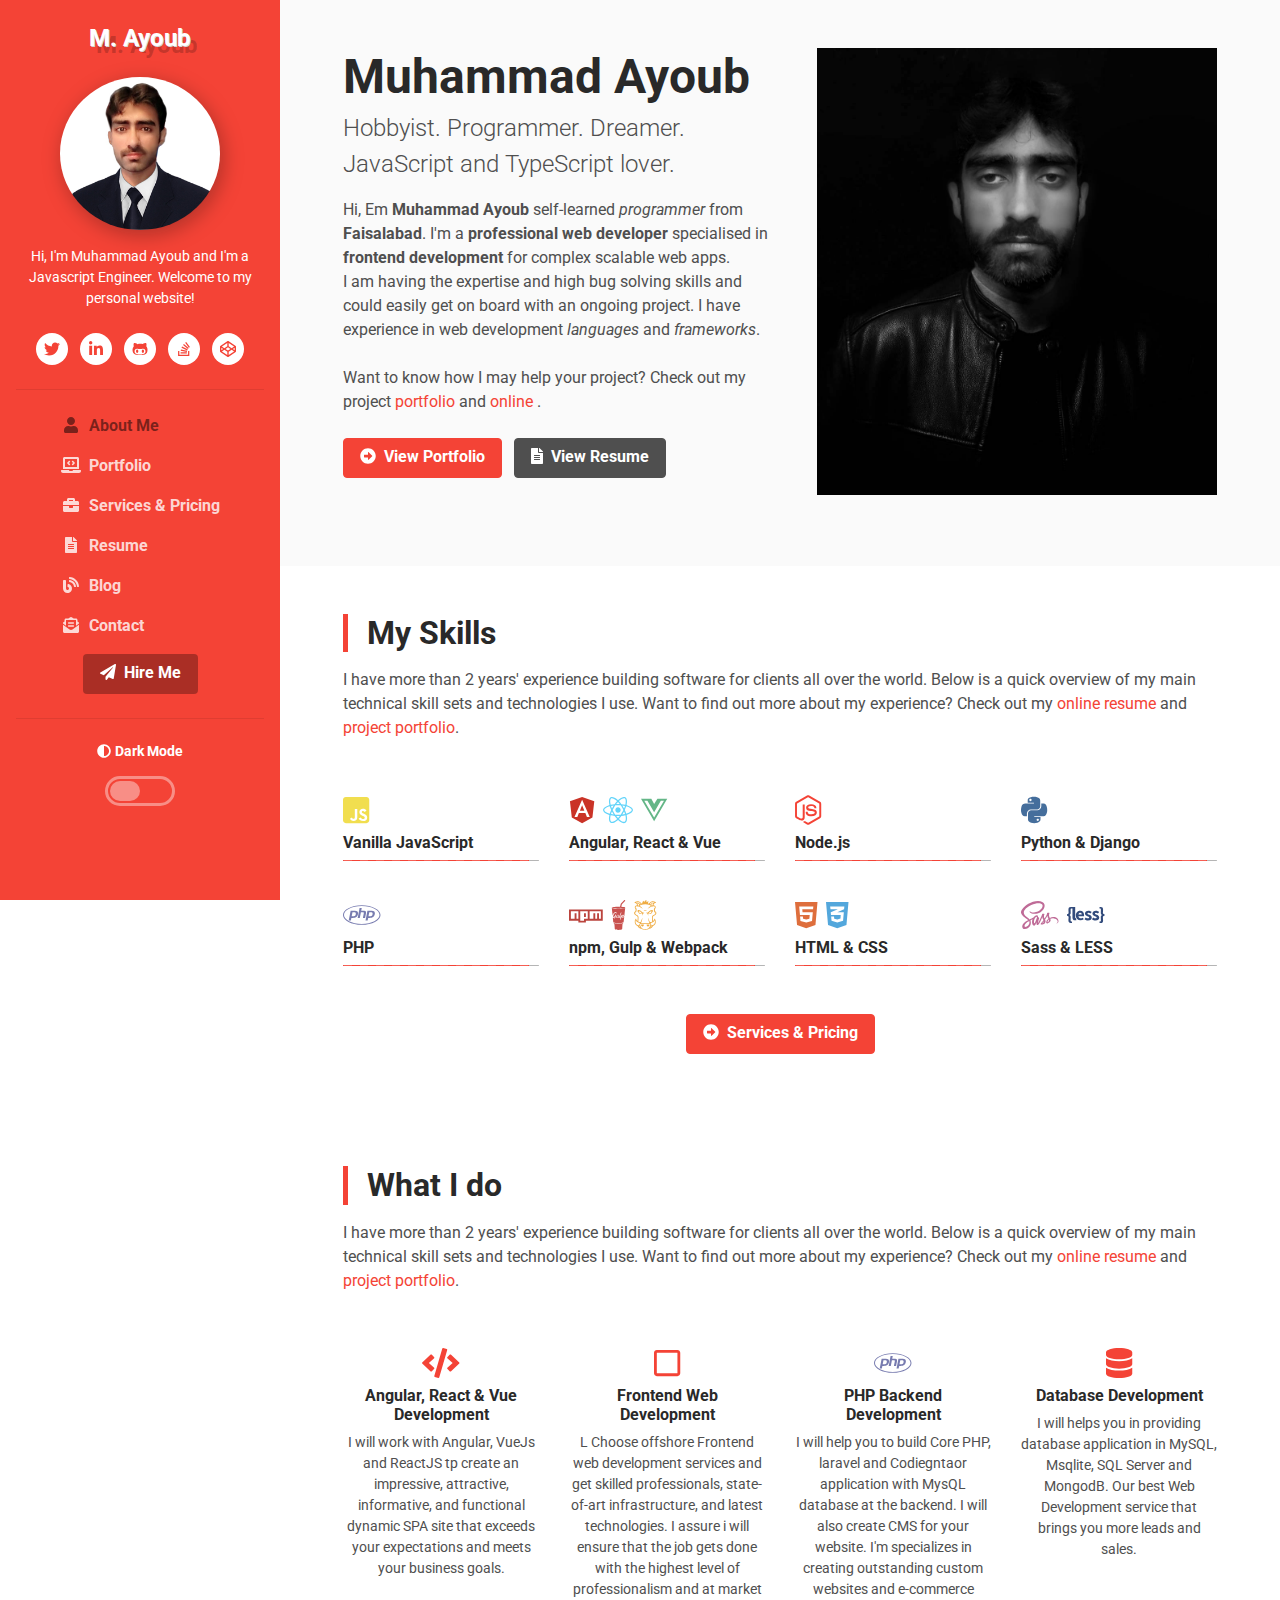
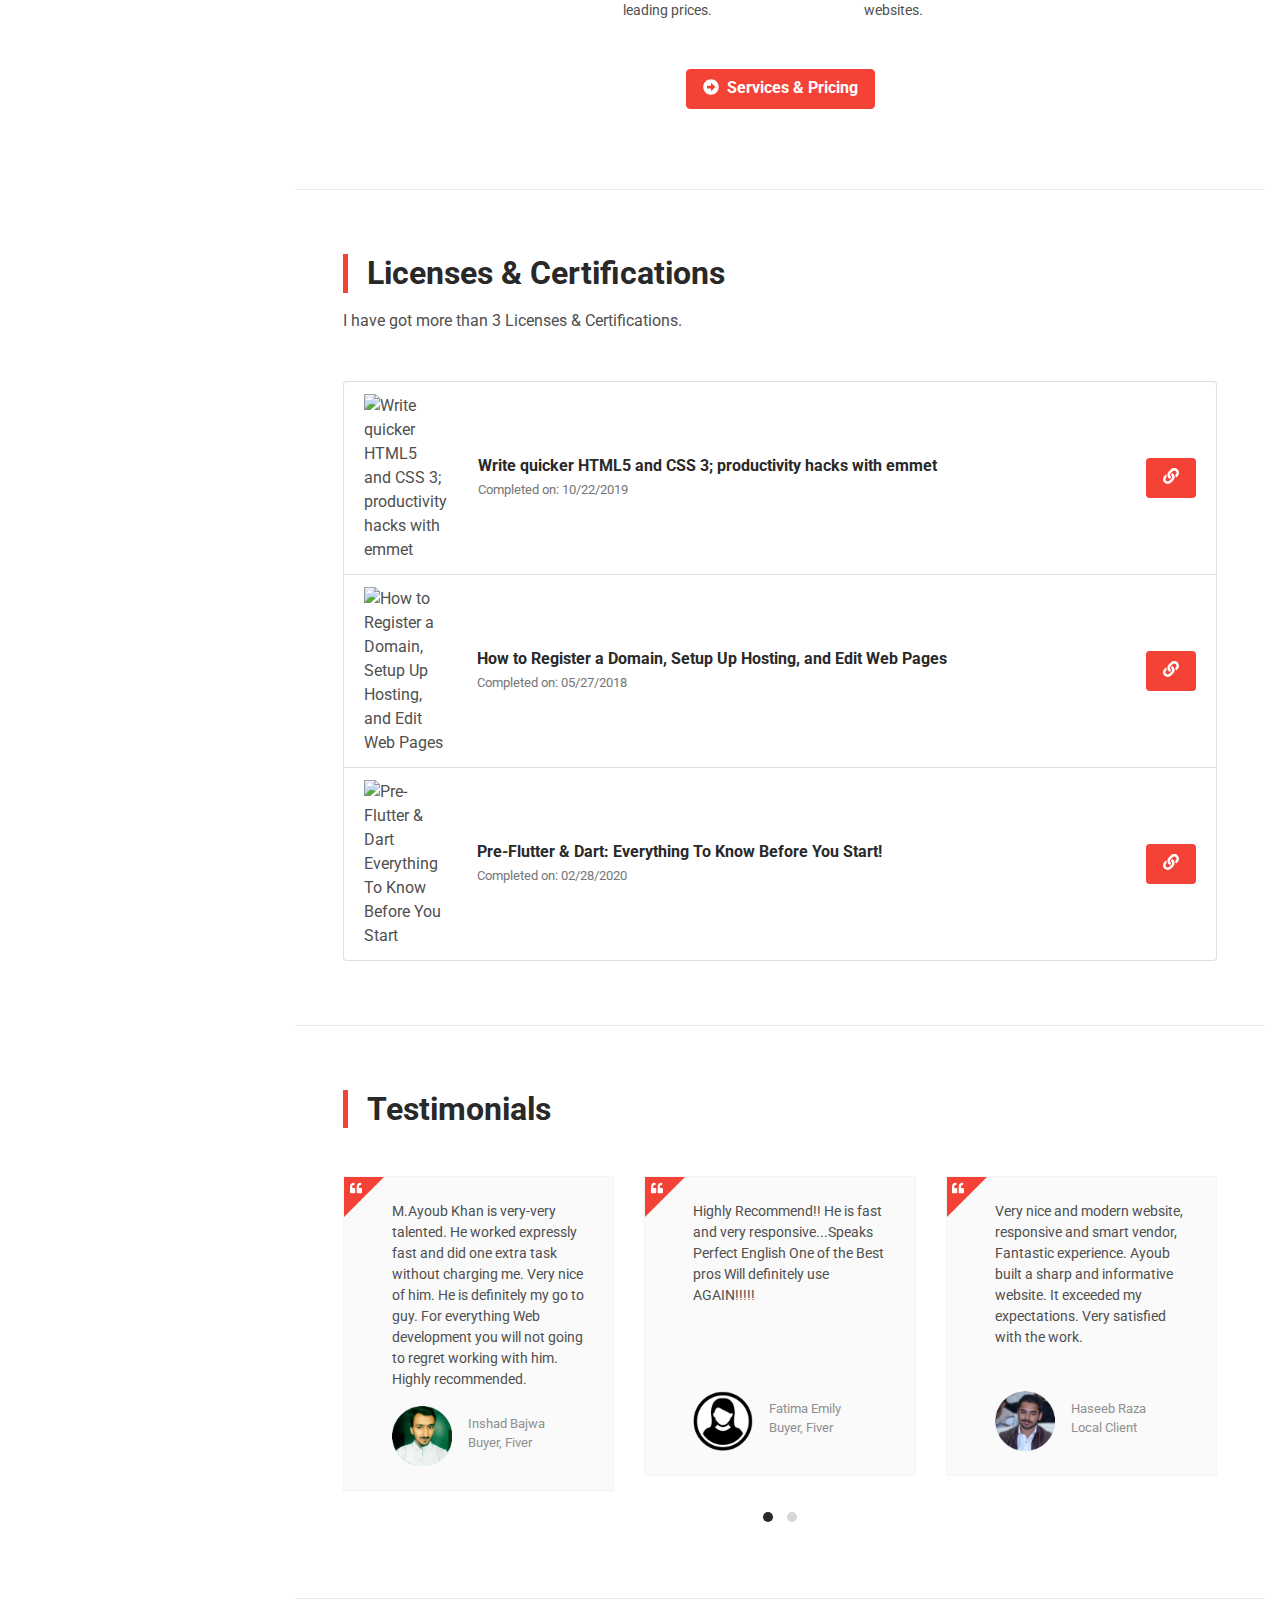
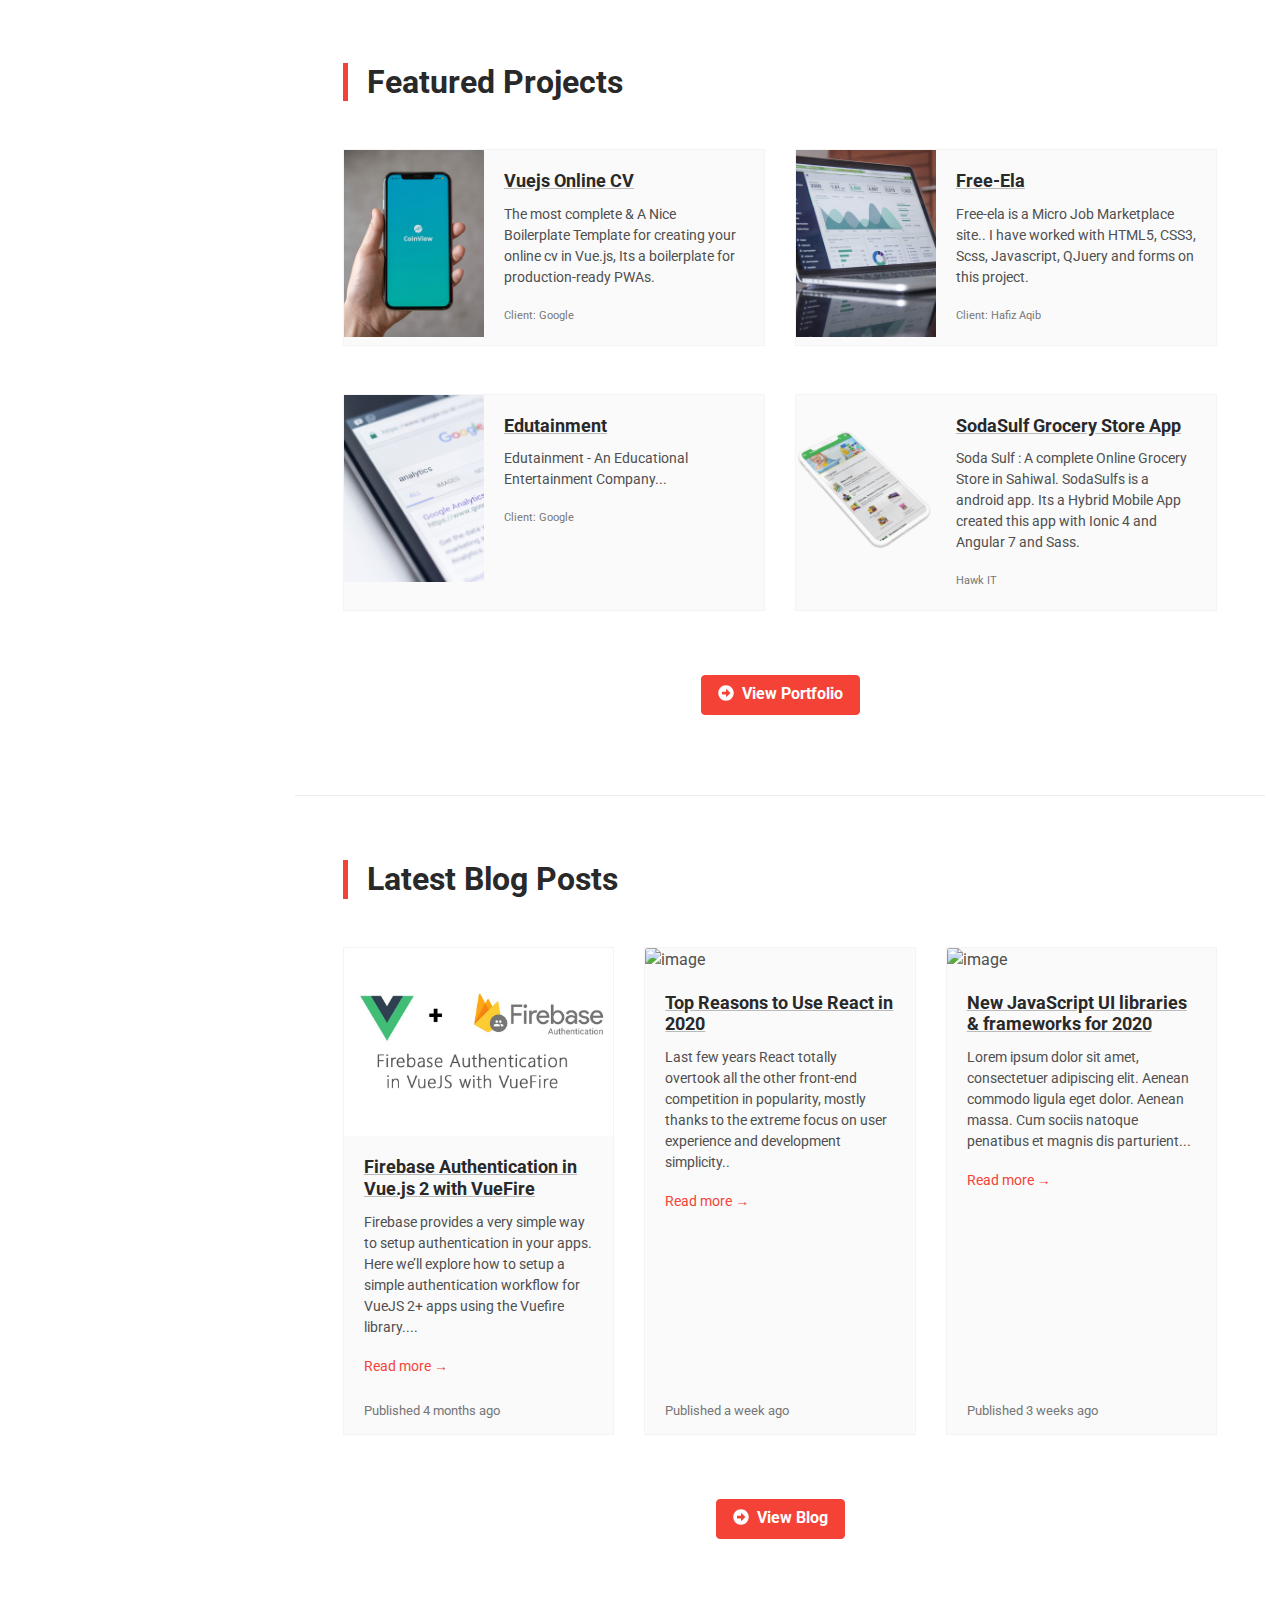
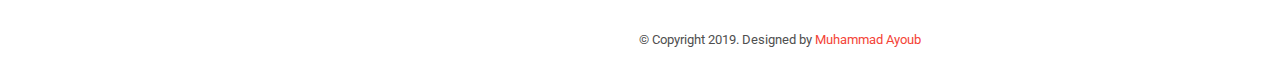
==== commit 20ce4a31: "Updated" ====
--- a/index.html
+++ b/index.html
@@ -95,7 +95,7 @@
 							<hr class="mb-4">
 							<h4 class="toggle-name mb-3 "><i class="fas fa-adjust mr-1"></i>Dark Mode</h4>
 
-							<input class="toggle" id="darkmode" type="checkbox">
+							<input class="toggle" id="darkmode" type="checkbox" checked>
 							<label class="toggle-btn mx-auto mb-0" for="darkmode"></label>
 
 						</div>
@@ -743,7 +743,9 @@
 		<script src="./assets/plugins/jquery-3.4.1.min.js"></script>
 		<script src="./assets/plugins/bootstrap/bootstrap.bundle.min.js"></script>
 		<script src="./assets/plugins/owlcarousel/owl.carousel.min.js"></script>
-		<script src="./assets/js/testimonials.js"></script> <!-- Dark Mode -->
+		<script src="./assets/js/testimonials.js"></script>
+		
+		<!-- Dark Mode -->
 		<script src="./assets/plugins/js-cookie.min.js"></script>
 		<script src="./assets/js/dark-mode.js"></script>
 
--- a/assets/css/theme-new.css
+++ b/assets/css/theme-new.css
@@ -1 +1 @@
-.list.list-group-item{display:-webkit-box;display:-ms-flexbox;display:flex;-ms-flex-pack:distribute;justify-content:space-around;-webkit-box-align:center;-ms-flex-align:center;align-items:center}.list.list-group-item .img-wrapper{width:15%;margin-right:15px}@media (max-width:575.98px){.list.list-group-item .img-wrapper{width:25%}}@media (min-width:576px) and (max-width:767.98px){.list.list-group-item .img-wrapper{width:25%}}@media (min-width:768px) and (max-width:991.98px){.list.list-group-item .img-wrapper{width:22%}}@media (min-width:992px) and (max-width:1199.98px){.list.list-group-item .img-wrapper{width:20%}}.list.list-group-item .content{width:100%}@media (max-width:575.98px){.list.list-group-item .content h6{font-size:12px}}@media (min-width:576px) and (max-width:767.98px){.list.list-group-item .content h6{font-size:13px}}@media (min-width:768px) and (max-width:991.98px){.list.list-group-item .content h6{font-size:14px}}@media (min-width:992px) and (max-width:1199.98px){.list.list-group-item .content h6{font-size:14px}}@media (max-width:575.98px){.list.list-group-item .content small{font-size:11px}}@media (min-width:576px) and (max-width:767.98px){.list.list-group-item .content small{font-size:12px}}.list.list-group-item .link{margin-left:15px}.cert-section .resume-cert-list li.item{font-size:0.875rem}.cert-section .resume-cert-list li.item .item-title{opacity:0.7;display:block;font-size:0.875rem;overflow:hidden;overflow-wrap:normal;white-space:nowrap;overflow:hidden;-o-text-overflow:ellipsis;text-overflow:ellipsis}.cert-section .resume-cert-list li.item .source{color:red}.profile-section:hover .profile-image{background:red}.header .blog-name a{-webkit-transition:all 0.3s ease-in-out;-o-transition:all 0.3s ease-in-out;transition:all 0.3s ease-in-out;text-shadow:1px 1px 0px #d5d5d5,7px 7px 0px rgba(0,0,0,0.2)}.header .blog-name a:hover{-webkit-transition:all 0.3s ease-in-out;-o-transition:all 0.3s ease-in-out;transition:all 0.3s ease-in-out;text-shadow:1px 1px 0px #d5d5d5,7px 7px 0px rgba(0,0,0,0.2);-webkit-animation:color-change 1s linear infinite;animation:color-change 1s linear infinite}a:hover{-webkit-animation:color-change 1s linear infinite;animation:color-change 1s linear infinite}.testimonial-carousel .item{min-height:300px;display:-webkit-box;display:-ms-flexbox;display:flex;-webkit-box-orient:vertical;-webkit-box-direction:normal;-ms-flex-direction:column;flex-direction:column;-webkit-box-pack:justify;-ms-flex-pack:justify;justify-content:space-between}.testimonial-carousel blockquote{font-size:14px}form textarea{min-height:100px}.dark-mode .list-group-item{background:#151e29}+.list.list-group-item{display:-webkit-box;display:-ms-flexbox;display:flex;-ms-flex-pack:distribute;justify-content:space-around;-webkit-box-align:center;-ms-flex-align:center;align-items:center}.list.list-group-item .img-wrapper{width:15%;margin-right:15px}@media (max-width:575.98px){.list.list-group-item .img-wrapper{width:25%}}@media (min-width:576px) and (max-width:767.98px){.list.list-group-item .img-wrapper{width:25%}}@media (min-width:768px) and (max-width:991.98px){.list.list-group-item .img-wrapper{width:22%}}@media (min-width:992px) and (max-width:1199.98px){.list.list-group-item .img-wrapper{width:20%}}.list.list-group-item .content{width:100%}@media (max-width:575.98px){.list.list-group-item .content h6{font-size:12px}}@media (min-width:576px) and (max-width:767.98px){.list.list-group-item .content h6{font-size:13px}}@media (min-width:768px) and (max-width:991.98px){.list.list-group-item .content h6{font-size:14px}}@media (min-width:992px) and (max-width:1199.98px){.list.list-group-item .content h6{font-size:14px}}@media (max-width:575.98px){.list.list-group-item .content small{font-size:11px}}@media (min-width:576px) and (max-width:767.98px){.list.list-group-item .content small{font-size:12px}}.list.list-group-item .link{margin-left:15px}.cert-section .resume-cert-list li.item{font-size:0.875rem}.cert-section .resume-cert-list li.item .item-title{opacity:0.7;display:block;font-size:0.875rem;overflow:hidden;overflow-wrap:normal;white-space:nowrap;overflow:hidden;-o-text-overflow:ellipsis;text-overflow:ellipsis}.cert-section .resume-cert-list li.item .source{color:red}.profile-section .profile-image{-webkit-filter:drop-shadow(3px 5px 10px rgba(2,2,2,0.281));filter:drop-shadow(3px 5px 10px rgba(2,2,2,0.281))}.header .blog-name a{-webkit-transition:all 0.3s ease-in-out;-o-transition:all 0.3s ease-in-out;transition:all 0.3s ease-in-out;text-shadow:1px 1px 0px #d5d5d5,7px 7px 0px rgba(0,0,0,0.2)}.header .blog-name a:hover{-webkit-transition:all 0.3s ease-in-out;-o-transition:all 0.3s ease-in-out;transition:all 0.3s ease-in-out;text-shadow:1px 1px 0px #d5d5d5,7px 7px 0px rgba(0,0,0,0.2);-webkit-animation:color-change 1s linear infinite;animation:color-change 1s linear infinite}a:hover{-webkit-animation:color-change 1s linear infinite;animation:color-change 1s linear infinite}.testimonial-carousel .item{min-height:300px;display:-webkit-box;display:-ms-flexbox;display:flex;-webkit-box-orient:vertical;-webkit-box-direction:normal;-ms-flex-direction:column;flex-direction:column;-webkit-box-pack:justify;-ms-flex-pack:justify;justify-content:space-between}.testimonial-carousel blockquote{font-size:14px}form textarea{min-height:100px}.dark-mode .list-group-item{background:#151e29}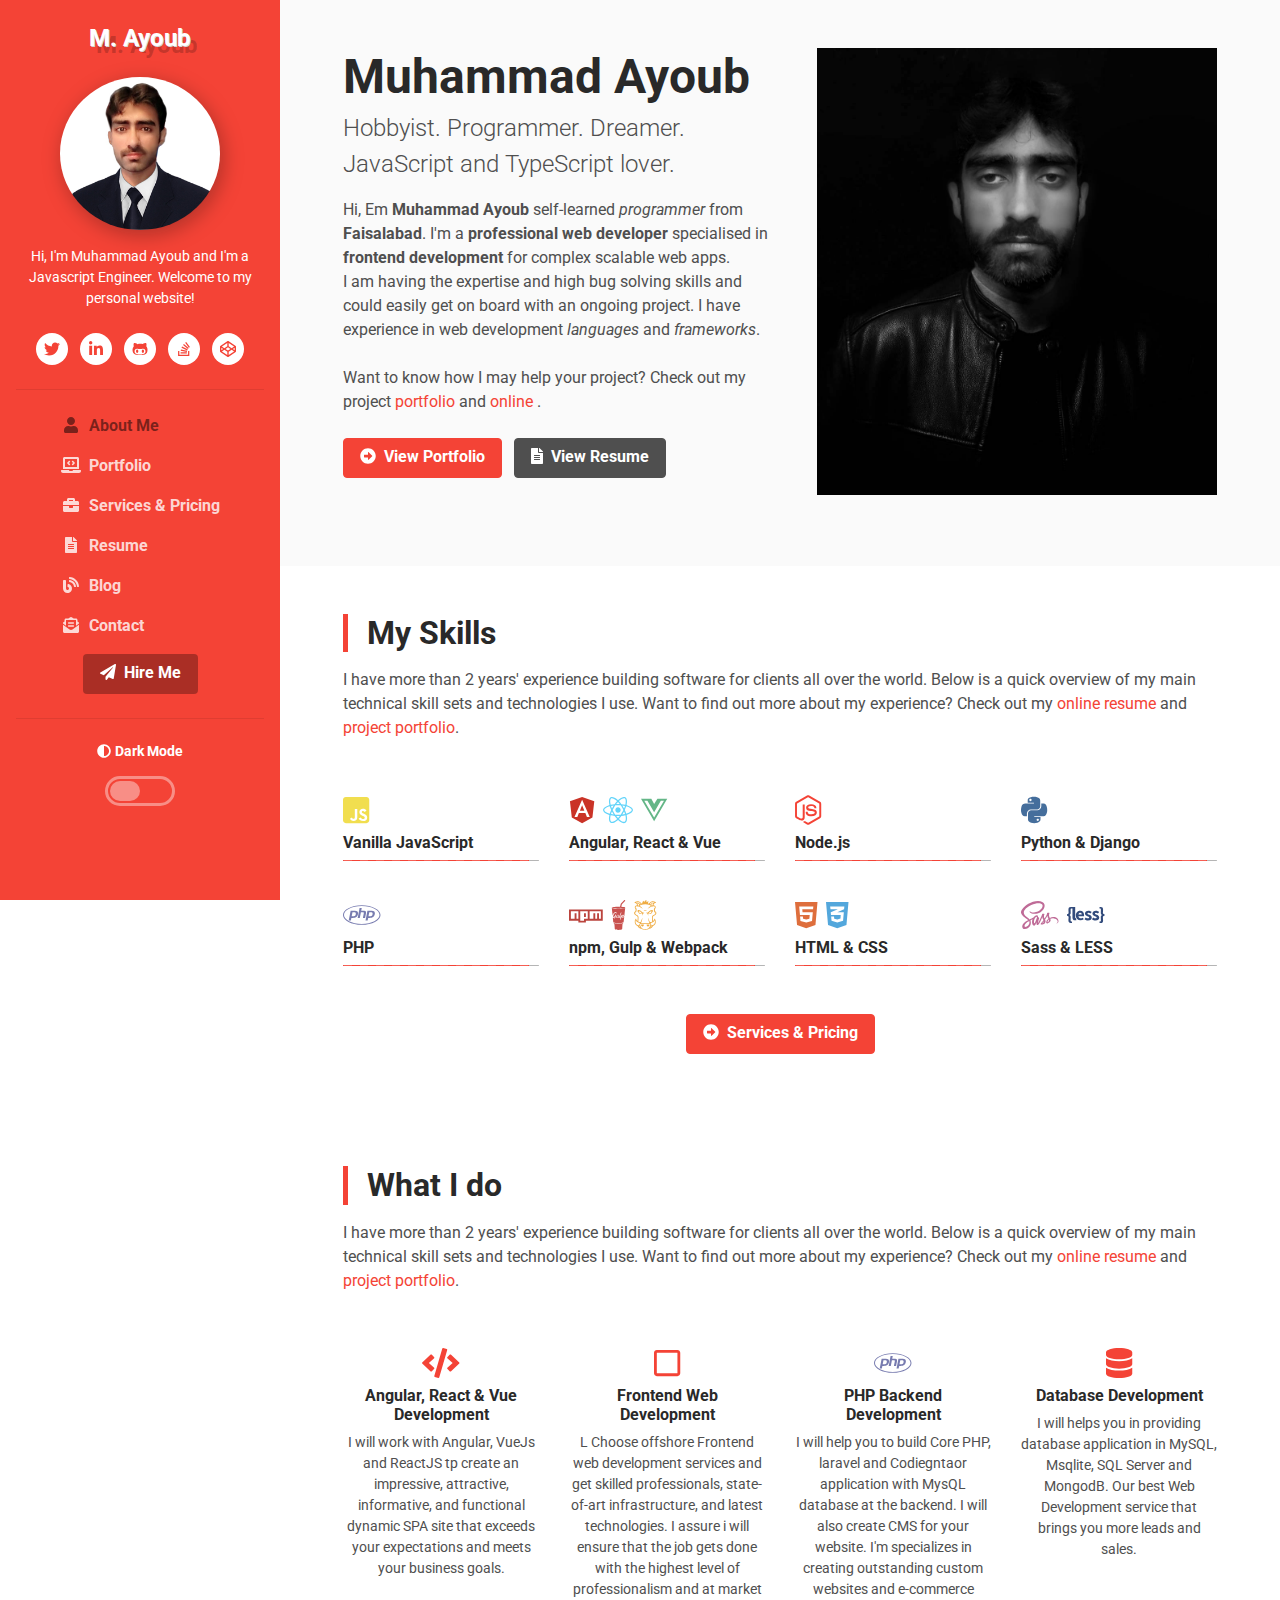
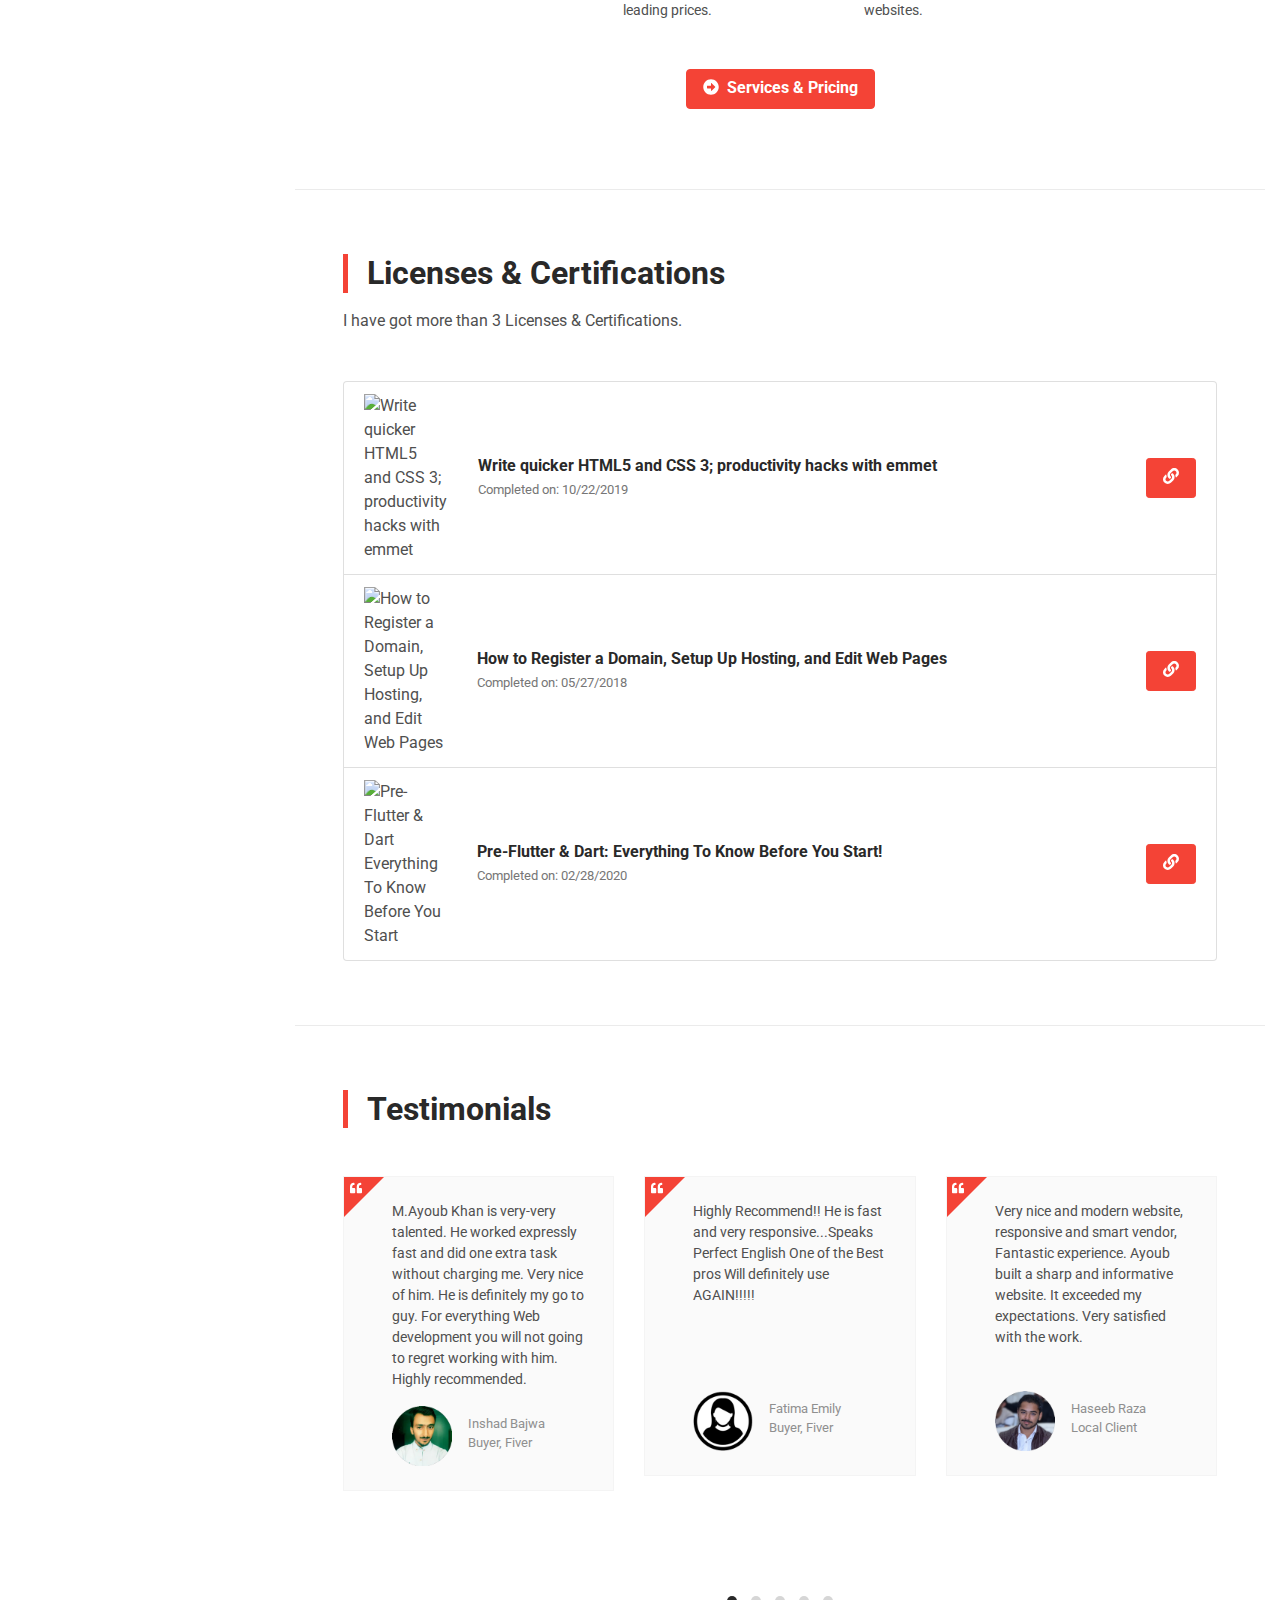
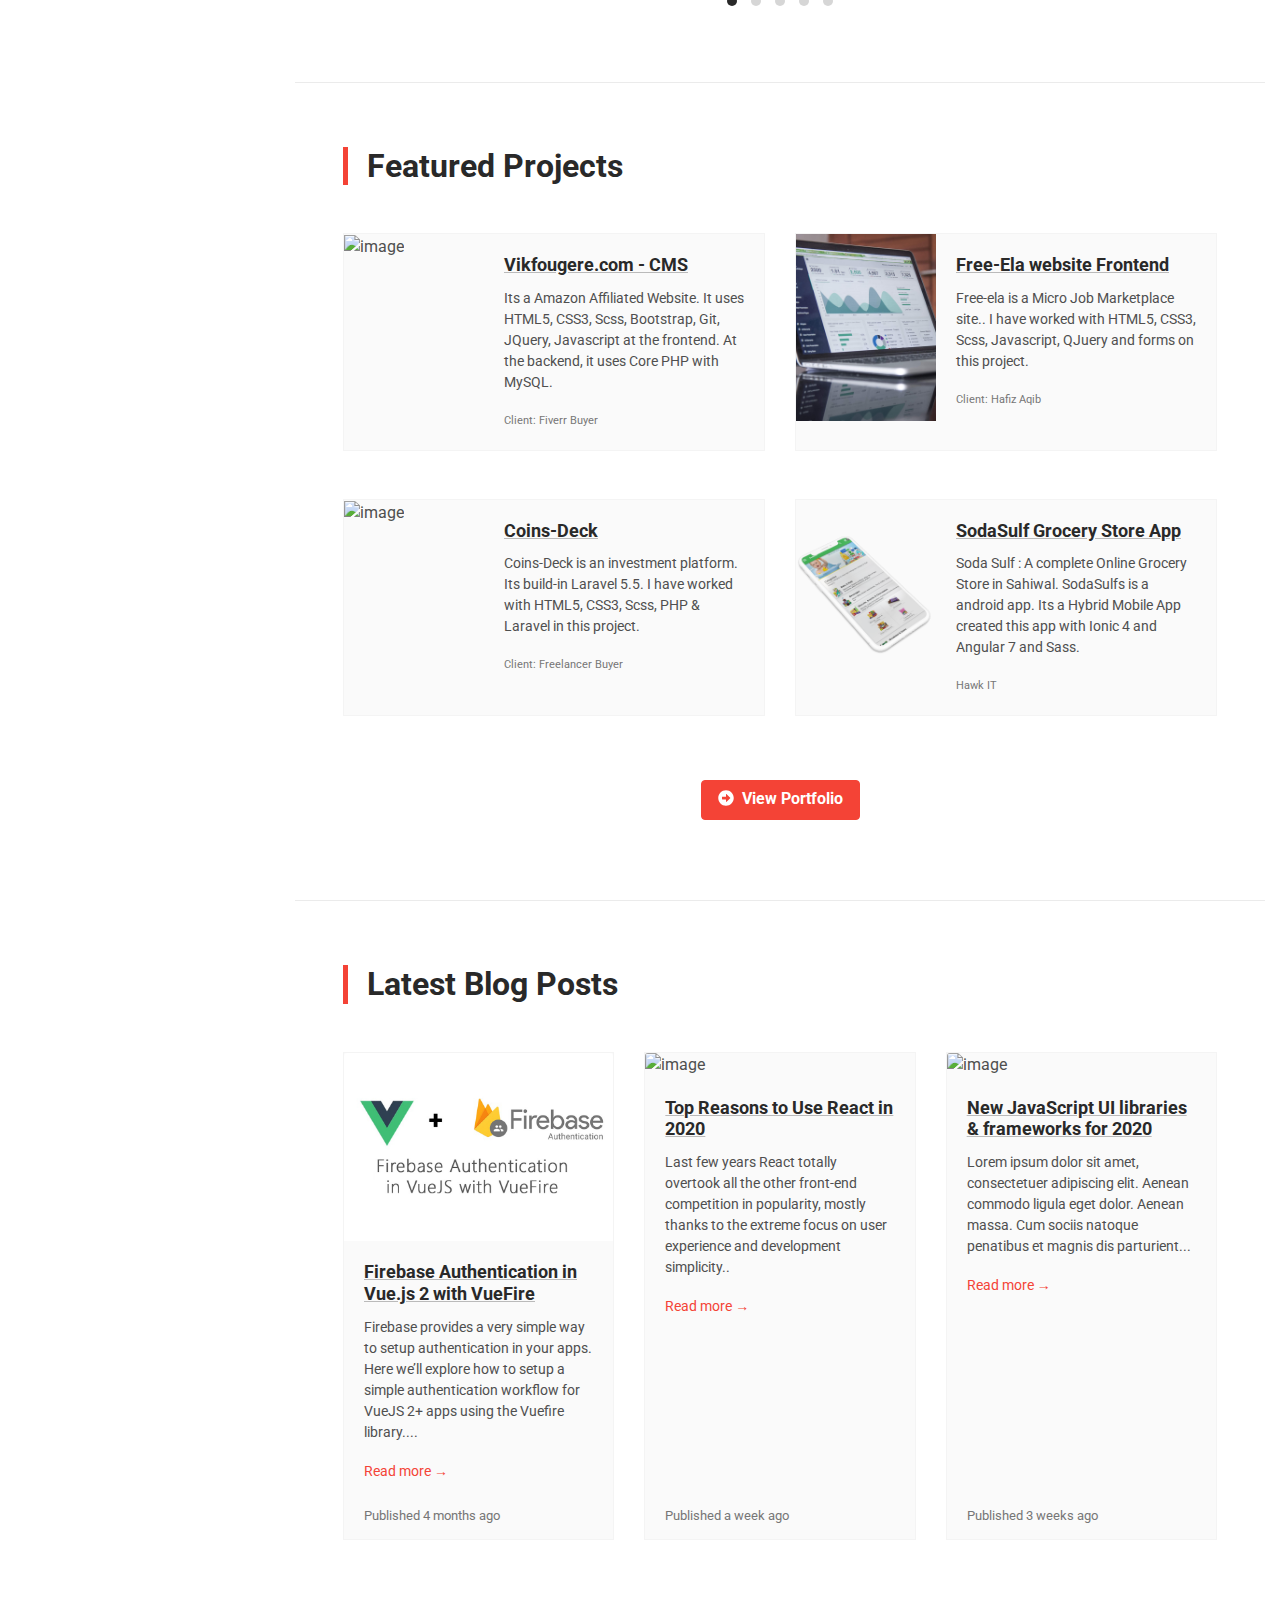
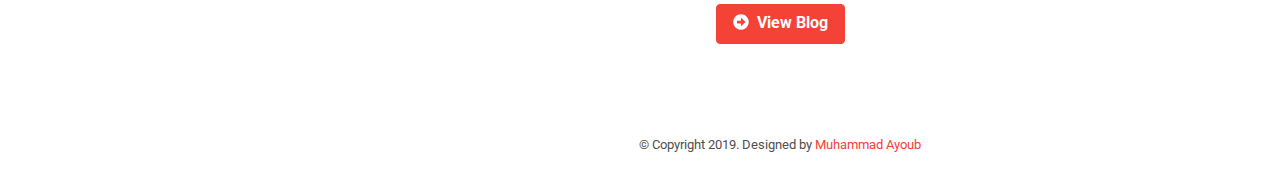
==== commit bfcf295d: "updated" ====
--- a/index.html
+++ b/index.html
@@ -146,6 +146,26 @@
 			</section>
 			<!--//about-me-section-->
 
+			<!-- <section class="contactme-section py-5">
+				<div class="container single-col-max-width">
+					<h4 class="text-center mb-2" id="contacts_section">My Contacts</h4>
+					<div class="text-center mb-5">Interested in hiring me for your project or just want to say hi</div>
+					<table class="table table-bordered">
+						<tbody>
+							<tr class="pricing-price-row">
+								<td class="pricing-3-data"><span class="price-number">Whatsapp</span></td>
+								<td class="pricing-3-data"><span class="price-number">+92 346 98 34 211</span></td>
+							</tr>
+							<tr class="pricing-price-row">
+								<td class="pricing-3-data"><span class="price-number">Skype</span></td>
+								<td class="pricing-3-data"><span class="price-number">live:ayoubkhan558</span></td>
+							</tr>
+						</tbody>
+					</table>
+				</div>
+			</section> -->
+
+
 			<section class="overview-section p-3 p-lg-5">
 				<div class="container">
 					<h2 class="section-title font-weight-bold mb-3">My Skills</h2>
@@ -495,6 +515,182 @@
 								</div>
 							</div>
 						</div>
+						<div class="item">
+							<div class="quote-holder">
+								<blockquote class="quote-content">
+									AMAZING GRAPHIC DESIGN AND WEBSITE WORK HIGHLY RECOMMENDED 1000% AMAZING CREATIONS.
+								</blockquote>
+								<i class="fas fa-quote-left"></i>
+							</div>
+							<!--//quote-holder-->
+							<div class="source-holder">
+								<div class="source-profile">
+									<img src="./assets/images/clients/profile-3.png" alt="image" />
+								</div>
+								<div class="meta">
+									<div class="name">amanc555</div>
+									<div class="info">Buyer, Fiver</div>
+								</div>
+							</div>
+						</div>
+						<div class="item">
+							<div class="quote-holder">
+								<blockquote class="quote-content">
+									without doubt the most excellent developer i have worked with! so patient and driven! got the tricky
+									work perfectly done! 100++ STARS Thanks again
+								</blockquote>
+								<i class="fas fa-quote-left"></i>
+							</div>
+							<!--//quote-holder-->
+							<div class="source-holder">
+								<div class="source-profile">
+									<img src="./assets/images/clients/profile-3.png" alt="image" />
+								</div>
+								<div class="meta">
+									<div class="name">mestaren16</div>
+									<div class="info">Buyer, Fiver</div>
+								</div>
+							</div>
+						</div>
+
+						<div class="item">
+							<div class="quote-holder">
+								<blockquote class="quote-content">
+									AMAZING 10/10 ABOVE AND BEYOND QUALITY PROJECT!!
+								</blockquote>
+								<i class="fas fa-quote-left"></i>
+							</div>
+							<!--//quote-holder-->
+							<div class="source-holder">
+								<div class="source-profile">
+									<img src="./assets/images/clients/profile-3.png" alt="image" />
+								</div>
+								<div class="meta">
+									<div class="name">amanc555</div>
+									<div class="info">Buyer, Fiver</div>
+								</div>
+							</div>
+						</div>
+						<div class="item">
+							<div class="quote-holder">
+								<blockquote class="quote-content">
+									He is an excellent developer, knows his stuff very well...Thanks
+								</blockquote>
+								<i class="fas fa-quote-left"></i>
+							</div>
+							<!--//quote-holder-->
+							<div class="source-holder">
+								<div class="source-profile">
+									<img src="./assets/images/clients/profile-3.png" alt="image" />
+								</div>
+								<div class="meta">
+									<div class="name">developerjion</div>
+									<div class="info">Buyer, Fiver</div>
+								</div>
+							</div>
+						</div>
+						<div class="item">
+							<div class="quote-holder">
+								<blockquote class="quote-content">
+									Excellent work, would use again!
+								</blockquote>
+								<i class="fas fa-quote-left"></i>
+							</div>
+							<!--//quote-holder-->
+							<div class="source-holder">
+								<div class="source-profile">
+									<img src="./assets/images/clients/profile-3.png" alt="image" />
+								</div>
+								<div class="meta">
+									<div class="name">jaypox</div>
+									<div class="info">Buyer, Fiver</div>
+								</div>
+							</div>
+						</div>
+
+
+						<div class="item">
+							<div class="quote-holder">
+								<blockquote class="quote-content">
+									"M. Ayoub is Extremely responsive and good to work with. Did a lot to go the extra mile. Will
+									definitely be working you again. Thank you."
+								</blockquote>
+								<i class="fas fa-quote-left"></i>
+							</div>
+							<!--//quote-holder-->
+							<div class="source-holder">
+								<div class="source-profile">
+									<img src="./assets/images/clients/profile-3.png" alt="image" />
+								</div>
+								<div class="meta">
+									<div class="name">@oXPLAY</div>
+									<div class="info">Buyer, Freelancer</div>
+								</div>
+							</div>
+						</div>
+
+						<div class="item">
+							<div class="quote-holder">
+								<blockquote class="quote-content">
+									"Muhammad is the best freelancer I worked with.
+									He did more than we paid for. efficient and excellently delivery. I'll always come back to engage your
+									service and I'll do well to recommend you.
+									He's such person you won't get tired of working with even if it's 1 million times. he doesn't
+									complain. he's such a great hardworking guy that deserves a lot of recommendation."
+								</blockquote>
+								<i class="fas fa-quote-left"></i>
+							</div>
+							<!--//quote-holder-->
+							<div class="source-holder">
+								<div class="source-profile">
+									<img src="./assets/images/clients/profile-3.png" alt="image" />
+								</div>
+								<div class="meta">
+									<div class="name">@oXPLAY</div>
+									<div class="info">Buyer, Freelancer</div>
+								</div>
+							</div>
+						</div>
+
+						<div class="item">
+							<div class="quote-holder">
+								<blockquote class="quote-content">
+									"Very understanding and intelligent. I will work with him again."
+								</blockquote>
+								<i class="fas fa-quote-left"></i>
+							</div>
+							<!--//quote-holder-->
+							<div class="source-holder">
+								<div class="source-profile">
+									<img src="./assets/images/clients/profile-3.png" alt="image" />
+								</div>
+								<div class="meta">
+									<div class="name">@oXPLAY</div>
+									<div class="info">Buyer, Freelancer</div>
+								</div>
+							</div>
+						</div>
+
+						<div class="item">
+							<div class="quote-holder">
+								<blockquote class="quote-content">
+									"Ayoub is highly responsive and almost always available to communicate which is the key to develop a
+									good relation, keep up the good work.
+									Thank you"
+								</blockquote>
+								<i class="fas fa-quote-left"></i>
+							</div>
+							<!--//quote-holder-->
+							<div class="source-holder">
+								<div class="source-profile">
+									<img src="./assets/images/clients/profile-3.png" alt="image" />
+								</div>
+								<div class="meta">
+									<div class="name">@hafizaqibjaved</div>
+									<div class="info">Buyer, Freelancer</div>
+								</div>
+							</div>
+						</div>
 
 					</div>
 					<!--//testimonial-carousel-->
@@ -515,28 +711,29 @@
 							<div class="card project-card">
 								<div class="row no-gutters">
 									<div class="col-lg-4 card-img-holder">
-										<img src="./assets/images/project/project-1.jpg" class="card-img" alt="image">
+										<img src="./assets/images/project/project-9.jpg" class="card-img" alt="image">
 									</div>
 									<div class="col-lg-8">
 										<div class="card-body">
-											<h5 class="card-title"><a href="project.html" class="theme-link"> Vuejs Online CV</a>
+											<h5 class="card-title"><a target="_blank" href="https://vikfougere.com"
+													class="theme-link">Vikfougere.com - CMS</a>
 											</h5>
-											<p class="card-text">The most complete & A Nice Boilerplate Template for creating your online cv
-												in Vue.js, Its a boilerplate for production-ready PWAs.</p>
-											<p class="card-text"><small class="text-muted">Client: Google</small></p>
+											<p class="card-text">Its a Amazon Affiliated Website.
+												It uses HTML5, CSS3, Scss, Bootstrap, Git, JQuery, Javascript at the frontend.
+												At the backend, it uses Core PHP with MySQL.</p>
+											<p class="card-text"><small class="text-muted">Client: Fiverr Buyer</small></p>
 										</div>
 									</div>
 								</div>
 								<div class="link-mask">
 									<a class="link-mask-link" href="project.html"></a>
 									<div class="link-mask-text">
-										<a target="_blank" class="btn btn-secondary"
-											href="https://ayoubkhan-projects.github.io/hms-vuejs-online-cv-resume">
+										<a target="_blank" class="btn btn-secondary" href="https://vikfougere.com">
 											<i class="fas fa-eye mr-2"></i>View Live
 										</a>
-										<a target="_blank" class="btn btn-primary" href="project.html">
+										<!-- <a target="_blank" class="btn btn-primary" href="project.html">
 											<i class="fas fa-info-circle mr-2"></i> Detail
-										</a>
+										</a> -->
 									</div>
 								</div>
 								<!--//link-mask-->
@@ -552,7 +749,8 @@
 									</div>
 									<div class="col-lg-8">
 										<div class="card-body">
-											<h5 class="card-title"><a href="project.html" class="theme-link">Free-Ela</a></h5>
+											<h5 class="card-title"><a target="_blank" href="project.html" class="theme-link">Free-Ela website
+													Frontend</a></h5>
 											<p class="card-text">Free-ela is a Micro Job Marketplace site..
 												I have worked with HTML5, CSS3, Scss, Javascript, QJuery and forms on this project.</p>
 											<p class="card-text"><small class="text-muted">Client: Hafiz Aqib</small></p>
@@ -579,25 +777,28 @@
 							<div class="card project-card">
 								<div class="row no-gutters">
 									<div class="col-lg-4 card-img-holder">
-										<img src="./assets/images/project/project-3.jpg" class="card-img" alt="image">
+										<img src="./assets/images/project/project-11.jpg" class="card-img" alt="image">
 									</div>
 									<div class="col-lg-8">
 										<div class="card-body">
-											<h5 class="card-title"><a href="project.html" class="theme-link">Edutainment</a></h5>
-											<p class="card-text">Edutainment - An Educational Entertainment Company... </p>
-											<p class="card-text"><small class="text-muted">Client: Google</small></p>
+											<h5 class="card-title"><a target="_blank" href="http://coins-deck.com/" class="theme-link">Coins-Deck</a>
+											</h5>
+											<p class="card-text">Coins-Deck is an investment platform. 
+												Its build-in Laravel 5.5. I have worked with HTML5, CSS3, Scss, PHP & Laravel in this project.
+											</p>
+											<p class="card-text"><small class="text-muted">Client: Freelancer Buyer</small></p>
 										</div>
 									</div>
 								</div>
 								<div class="link-mask">
-									<a class="link-mask-link" href="project.html"></a>
+									<a class="link-mask-link" href="http://coins-deck.com/"></a>
 									<div class="link-mask-text">
-										<a target="_blank" class="btn btn-secondary" href="http://edutainment.com.pk/">
+										<a target="_blank" class="btn btn-secondary" href="http://coins-deck.com/">
 											<i class="fas fa-eye mr-2"></i> Live
 										</a>
-										<a target="_blank" class="btn btn-primary" href="project.html">
+										<!-- <a target="_blank" class="btn btn-primary" href="http://coins-deck.com/">
 											<i class="fas fa-info-circle mr-2"></i> Detail
-										</a>
+										</a> -->
 									</div>
 								</div>
 								<!--//link-mask-->
@@ -613,7 +814,8 @@
 									</div>
 									<div class="col-lg-8">
 										<div class="card-body">
-											<h5 class="card-title"><a href="project.html" class="theme-link">SodaSulf Grocery Store App</a>
+											<h5 class="card-title"><a target="_blank" href="project.html" class="theme-link">SodaSulf Grocery
+													Store App</a>
 											</h5>
 											<p class="card-text">Soda Sulf : A complete Online Grocery Store in Sahiwal.
 												SodaSulfs is a android app. Its a Hybrid Mobile App created this app with Ionic 4 and Angular 7
@@ -660,7 +862,7 @@
 							<div class="card blog-post-card">
 								<img class="card-img-top" src="./assets/images/blog/blog-post-thumb-card-1.jpg" alt="image">
 								<div class="card-body">
-									<h5 class="card-title"><a class="theme-link" target="_blank"
+									<h5 class="card-title"><a target="_blank" class="theme-link" target="_blank"
 											href="https://medium.com/@ayoubkhan558/firebase-authentication-in-vue-js-2-with-vuefire-d316efbeddaa">Firebase
 											Authentication in Vue.js 2 with VueFire</a>
 									</h5>
@@ -683,7 +885,7 @@
 							<div class="card blog-post-card">
 								<img class="card-img-top" src="https://i.stack.imgur.com/Z6YUF.jpg" alt="image">
 								<div class="card-body">
-									<h5 class="card-title"><a class="theme-link" target="_blank"
+									<h5 class="card-title"><a target="_blank" class="theme-link" target="_blank"
 											href="https://topmosthings.com/top-reason-to-use-react-in-2020/">Top Reasons to Use React in
 											2020</a></h5>
 									<p class="card-text">Last few years React totally overtook all the other front-end competition in
@@ -703,7 +905,7 @@
 							<div class="card blog-post-card">
 								<img class="card-img-top" src="https://i.stack.imgur.com/bk67f.png" alt="image">
 								<div class="card-body">
-									<h5 class="card-title"><a class="theme-link" target="_blank"
+									<h5 class="card-title"><a target="_blank" class="theme-link" target="_blank"
 											href="https://topmosthings.com/new-javascript-ui-libraries-frameworks-for-2020/">New JavaScript UI
 											libraries & frameworks for 2020</a></h5>
 									<p class="card-text">Lorem ipsum dolor sit amet, consectetuer adipiscing elit. Aenean commodo ligula
@@ -744,11 +946,26 @@
 		<script src="./assets/plugins/bootstrap/bootstrap.bundle.min.js"></script>
 		<script src="./assets/plugins/owlcarousel/owl.carousel.min.js"></script>
 		<script src="./assets/js/testimonials.js"></script>
-		
+
 		<!-- Dark Mode -->
 		<script src="./assets/plugins/js-cookie.min.js"></script>
 		<script src="./assets/js/dark-mode.js"></script>
 
+
+		<!--Start of Tawk.to Script-->
+		<script type="text/javascript">
+			var Tawk_API = Tawk_API || {}, Tawk_LoadStart = new Date();
+			(function () {
+				var s1 = document.createElement("script"), s0 = document.getElementsByTagName("script")[0];
+				s1.async = true;
+				s1.src = 'https://embed.tawk.to/5e9c114a35bcbb0c9ab29ab3/1e68seo81';
+				s1.charset = 'UTF-8';
+				s1.setAttribute('crossorigin', '*');
+				s0.parentNode.insertBefore(s1, s0);
+			})();
+		</script>
+		<!--End of Tawk.to Script-->
+
 	</body>
 
 </html>